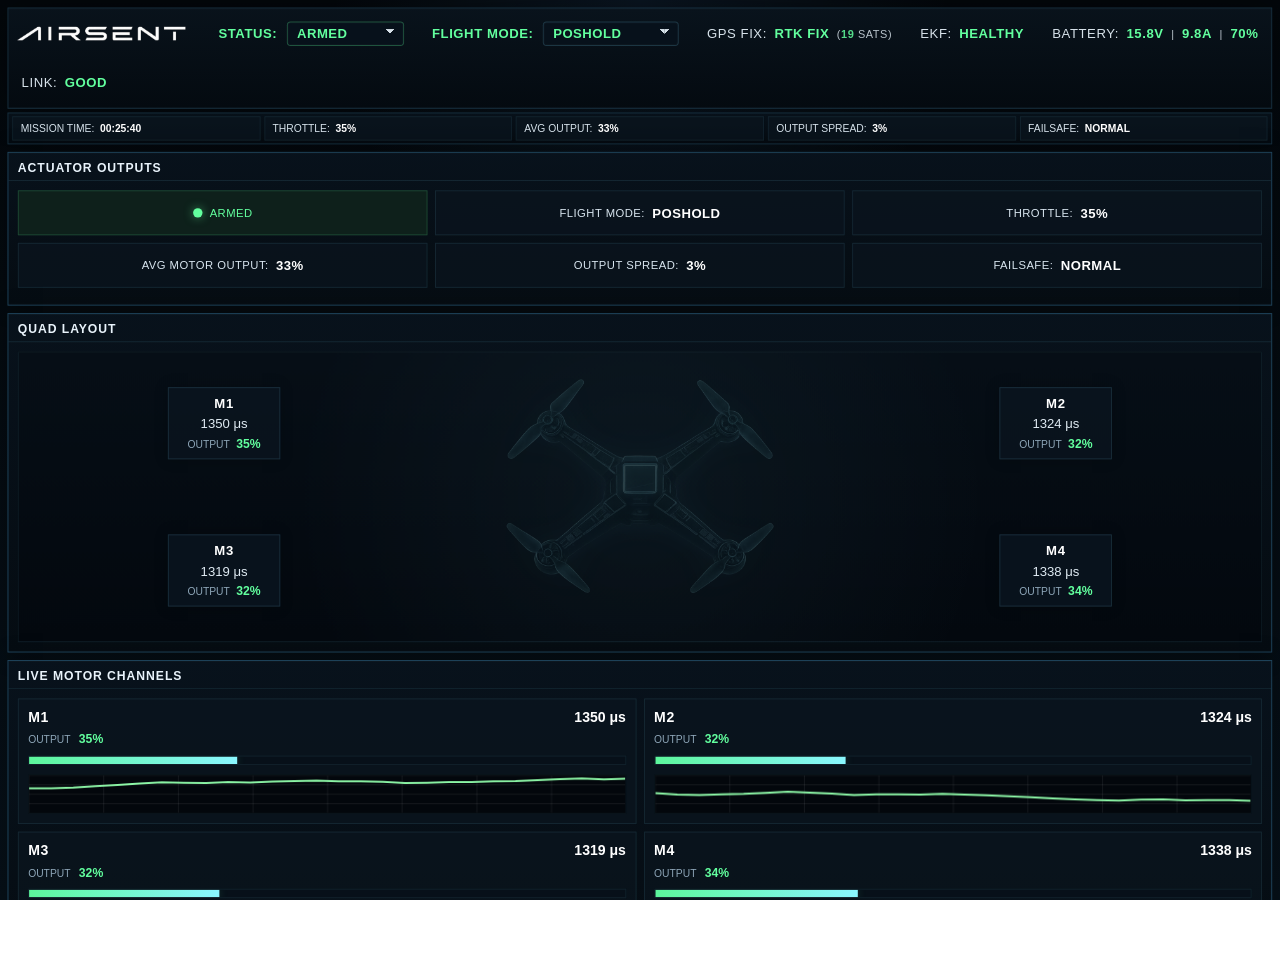
==== gcs/actuators.html @ 227fbe45 "Self-contained Airsent SITL rig: ArduCopter sim + bundled GCS console demo Clone-and-fly SITL for th" ====
<!DOCTYPE html>
<html lang="en">
<head>
  <meta charset="UTF-8" />
  <meta name="viewport" content="width=device-width, initial-scale=1.0" />
  <title>Airsent GCS V1 - Actuator Outputs</title>
  <link rel="stylesheet" href="styles.css" />
  <script src="fit-screen.js"></script>

  <style>
    .topbar,
    .topbar-main,
    .top-item,
    .top-status-group {
      overflow: visible !important;
    }

    .logo-dropdown {
      position: relative;
      display: inline-block;
      margin-right: 12px;
      z-index: 10000;
    }

    .logo-dropdown-btn {
      background: transparent;
      border: none;
      padding: 0;
      margin: 0;
      display: flex;
      align-items: center;
      cursor: pointer;
    }

    .logo-dropdown-btn img {
      display: block;
    }

    .logo-dropdown-menu {
      display: none;
      position: absolute;
      top: calc(100% + 8px);
      left: 0;
      min-width: 220px;
      background: #07111f;
      border: 1px solid rgba(0,255,170,0.25);
      box-shadow: 0 0 12px rgba(0, 255, 170, 0.12);
      border-radius: 8px;
      overflow: hidden;
      z-index: 10001;
    }

    .logo-dropdown-menu a {
      display: block;
      padding: 12px 14px;
      color: #d7e6f5;
      text-decoration: none;
      font-size: 14px;
      letter-spacing: 0.5px;
      text-transform: uppercase;
      background: #07111f;
    }

    .logo-dropdown-menu a:hover {
      background: #0d1b2d;
      color: #7fffd4;
    }

    .logo-dropdown:hover .logo-dropdown-menu,
    .logo-dropdown:focus-within .logo-dropdown-menu {
      display: block;
    }
  </style>
</head>
<body data-page="actuators" class="console-fit">
  <div class="app-shell">
    <header class="topbar">
      <div class="topbar-main">
        <div class="top-item status top-status-group">
          <div class="logo-dropdown">
            <button class="logo-dropdown-btn" type="button" aria-label="Open navigation menu">
              <img src="logo-topbar.png" alt="Airsent logo" class="top-logo" />
            </button>
            <div class="logo-dropdown-menu">
      <a href="dashboard.html">Main Dashboard</a>
      <a href="mission.html">Mission Planner</a>
      <a href="preflight.html">Pre-Flight Checklist</a>
      <a href="parameters.html">Parameters</a>
      <a href="logs.html">Flight Logs</a>
      <a href="launch.html">Launch Sequencer</a>
      <a href="pilot.html">Pilot</a>
      <a href="health.html">System Health</a>
      <a href="sensor-status.html">Sensor Status</a>
      <a href="actuators.html">Actuators</a>
    </div>
          </div>

          <span class="top-static-label">STATUS:</span>
          <select id="statusSelect" class="top-select status-select">
            <option value="armed" selected>ARMED</option>
            <option value="prearm">PRE ARM</option>
            <option value="disarmed">DISARMED</option>
          </select>
        </div>

        <div class="top-item top-mode-group">
          <span class="top-static-label">FLIGHT MODE:</span>
          <select id="flightModeSelect" class="top-select flightmode-select">
            <option>STABILIZE</option>
            <option>ALTHOLD</option>
            <option selected>POSHOLD</option>
            <option>LOITER</option>
            <option>AUTO</option>
            <option>GUIDED</option>
            <option>RTL</option>
            <option>LAND</option>
            <option>BRAKE</option>
            <option>SPORT</option>
            <option>ACRO</option>
            <option>DRIFT</option>
            <option>FLIP</option>
            <option>AUTOTUNE</option>
            <option>THROW</option>
            <option>SMART_RTL</option>
          </select>
        </div>

        <div class="top-item">
          GPS FIX: <span id="gpsFixTop">RTK FIX</span> <small>(<span id="satCountTop">19</span> SATS)</small>
        </div>

        <div class="top-item">
          EKF: <span id="ekfTop">HEALTHY</span>
        </div>

        <div class="top-item">
          BATTERY:
          <span id="topVoltage">15.8V</span>
          <small>|</small>
          <span id="topCurrent">10.2A</span>
          <small>|</small>
          <span id="topBattery">71%</span>
        </div>

        <div class="top-item link-box">
          LINK: <span id="linkTop">GOOD</span>
        </div>
      </div>
    </header>

    <section class="subbar">
      <div class="subbar-item">
        <div class="subbar-mainline">
          <span class="subbar-label">MISSION TIME:</span>
          <span id="missionTime">00:25:38</span>
        </div>
      </div>

      <div class="subbar-item">
        <div class="subbar-mainline">
          <span class="subbar-label">THROTTLE:</span>
          <span id="throttlePercent">35%</span>
        </div>
      </div>

      <div class="subbar-item">
        <div class="subbar-mainline">
          <span class="subbar-label">AVG OUTPUT:</span>
          <span id="avgMotorOutput">33%</span>
        </div>
      </div>

      <div class="subbar-item">
        <div class="subbar-mainline">
          <span class="subbar-label">OUTPUT SPREAD:</span>
          <span id="motorSpread">6%</span>
        </div>
      </div>

      <div class="subbar-item">
        <div class="subbar-mainline">
          <span class="subbar-label">FAILSAFE:</span>
          <span id="failsafeStateTop">NORMAL</span>
        </div>
      </div>
    </section>

    <main class="actuator-page">
      <section class="panel actuator-summary-panel">
        <div class="panel-title">ACTUATOR OUTPUTS</div>

        <div class="actuator-summary-strip">
          <div class="summary-chip ok">
            <span class="chip-dot"></span>
            <span>ARMED</span>
          </div>
          <div class="summary-chip">
            FLIGHT MODE: <b id="summaryMode">POSHOLD</b>
          </div>
          <div class="summary-chip">
            THROTTLE: <b id="summaryThrottle">35%</b>
          </div>
          <div class="summary-chip">
            AVG MOTOR OUTPUT: <b id="summaryAverage">33%</b>
          </div>
          <div class="summary-chip">
            OUTPUT SPREAD: <b id="summarySpread">6%</b>
          </div>
          <div class="summary-chip">
            FAILSAFE: <b id="summaryFailsafe">NORMAL</b>
          </div>
        </div>
      </section>

      <section class="panel actuator-quad-panel">
        <div class="panel-title">QUAD LAYOUT</div>

        <div class="quad-diagram">
          <img src="drone-silhouette.png" alt="Drone silhouette" class="quad-drone-silhouette" />

          <div class="motor-node motor-node-1" id="nodeM1">
            <div class="motor-node-title">M1</div>
            <div class="motor-node-pwm"><span id="quadM1Pwm">1325</span> μs</div>
            <div class="motor-node-out">OUTPUT <b id="quadM1Out">32%</b></div>
          </div>

          <div class="motor-node motor-node-2" id="nodeM2">
            <div class="motor-node-title">M2</div>
            <div class="motor-node-pwm"><span id="quadM2Pwm">1305</span> μs</div>
            <div class="motor-node-out">OUTPUT <b id="quadM2Out">31%</b></div>
          </div>

          <div class="motor-node motor-node-3" id="nodeM3">
            <div class="motor-node-title">M3</div>
            <div class="motor-node-pwm"><span id="quadM3Pwm">1340</span> μs</div>
            <div class="motor-node-out">OUTPUT <b id="quadM3Out">34%</b></div>
          </div>

          <div class="motor-node motor-node-4" id="nodeM4">
            <div class="motor-node-title">M4</div>
            <div class="motor-node-pwm"><span id="quadM4Pwm">1335</span> μs</div>
            <div class="motor-node-out">OUTPUT <b id="quadM4Out">33%</b></div>
          </div>
        </div>
      </section>

      <section class="panel actuator-cards-panel">
        <div class="panel-title">LIVE MOTOR CHANNELS</div>

        <div class="motor-cards-grid">
          <div class="motor-card" id="motorCard1">
            <div class="motor-card-top">
              <div class="motor-card-title">M1</div>
              <div class="motor-card-value"><span id="m1pwm">1325</span> μs</div>
            </div>
            <div class="motor-card-sub">
              OUTPUT <b id="m1out">32%</b>
            </div>
            <div class="motor-bar-wrap">
              <div class="motor-bar"><div class="motor-bar-fill" id="m1bar" style="width:32%;"></div></div>
            </div>
            <canvas id="motorSpark1"></canvas>
          </div>

          <div class="motor-card" id="motorCard2">
            <div class="motor-card-top">
              <div class="motor-card-title">M2</div>
              <div class="motor-card-value"><span id="m2pwm">1305</span> μs</div>
            </div>
            <div class="motor-card-sub">
              OUTPUT <b id="m2out">31%</b>
            </div>
            <div class="motor-bar-wrap">
              <div class="motor-bar"><div class="motor-bar-fill" id="m2bar" style="width:31%;"></div></div>
            </div>
            <canvas id="motorSpark2"></canvas>
          </div>

          <div class="motor-card" id="motorCard3">
            <div class="motor-card-top">
              <div class="motor-card-title">M3</div>
              <div class="motor-card-value"><span id="m3pwm">1340</span> μs</div>
            </div>
            <div class="motor-card-sub">
              OUTPUT <b id="m3out">34%</b>
            </div>
            <div class="motor-bar-wrap">
              <div class="motor-bar"><div class="motor-bar-fill" id="m3bar" style="width:34%;"></div></div>
            </div>
            <canvas id="motorSpark3"></canvas>
          </div>

          <div class="motor-card" id="motorCard4">
            <div class="motor-card-top">
              <div class="motor-card-title">M4</div>
              <div class="motor-card-value"><span id="m4pwm">1335</span> μs</div>
            </div>
            <div class="motor-card-sub">
              OUTPUT <b id="m4out">33%</b>
            </div>
            <div class="motor-bar-wrap">
              <div class="motor-bar"><div class="motor-bar-fill" id="m4bar" style="width:33%;"></div></div>
            </div>
            <canvas id="motorSpark4"></canvas>
          </div>
        </div>
      </section>

      <section class="panel actuator-graphs-panel">
        <div class="panel-title">OUTPUT TRENDS</div>

        <div class="dual-graphs">
          <div class="graph-block">
            <div class="graph-label">MOTOR PWM (μs)</div>
            <canvas id="motorPwmChart"></canvas>
            <div class="graph-legend">
              <span class="legend-item legend-m1">M1</span>
              <span class="legend-item legend-m2">M2</span>
              <span class="legend-item legend-m3">M3</span>
              <span class="legend-item legend-m4">M4</span>
            </div>
          </div>

          <div class="graph-block">
            <div class="graph-label">MOTOR OUTPUT (%)</div>
            <canvas id="motorOutputChart"></canvas>
            <div class="graph-legend">
              <span class="legend-item legend-m1">M1</span>
              <span class="legend-item legend-m2">M2</span>
              <span class="legend-item legend-m3">M3</span>
              <span class="legend-item legend-m4">M4</span>
            </div>
          </div>
        </div>
      </section>

      <section class="panel actuator-diagnostics-panel">
        <div class="panel-title">DIAGNOSTICS</div>

        <div class="diagnostics-grid">
          <div class="diag-row">
            <span>AVERAGE OUTPUT</span>
            <b id="diagAverage">33%</b>
          </div>
          <div class="diag-row">
            <span>HIGHEST MOTOR</span>
            <b id="diagHighest">M3 @ 1340 μs</b>
          </div>
          <div class="diag-row">
            <span>LOWEST MOTOR</span>
            <b id="diagLowest">M2 @ 1305 μs</b>
          </div>
          <div class="diag-row">
            <span>OUTPUT SPREAD</span>
            <b id="diagSpread">6%</b>
          </div>
          <div class="diag-row">
            <span>OSCILLATION</span>
            <b id="diagOscillation">LOW</b>
          </div>
          <div class="diag-row">
            <span>STATUS</span>
            <b id="diagStatus">NO WARNINGS</b>
          </div>
        </div>
      </section>

      <section class="panel actuator-tests-panel">
        <div class="panel-title">MOTOR TESTS</div>

        <div class="tests-warning">
          PROPS MUST BE REMOVED BEFORE RUNNING ANY MOTOR TEST.
        </div>

        <div class="tests-grid">
          <button class="test-btn" data-motor="1">M1 TEST</button>
          <button class="test-btn" data-motor="2">M2 TEST</button>
          <button class="test-btn" data-motor="3">M3 TEST</button>
          <button class="test-btn" data-motor="4">M4 TEST</button>
        </div>

        <button class="test-btn stop-btn" data-motor="all-stop">ALL MOTORS STOP</button>
      </section>
    </main>
  </div>

  <script>
    const missionTimeEl = document.getElementById("missionTime");
    const topVoltage = document.getElementById("topVoltage");
    const topCurrent = document.getElementById("topCurrent");
    const topBattery = document.getElementById("topBattery");
    const throttlePercent = document.getElementById("throttlePercent");
    const avgMotorOutput = document.getElementById("avgMotorOutput");
    const motorSpreadEl = document.getElementById("motorSpread");
    const failsafeStateTop = document.getElementById("failsafeStateTop");

    const summaryMode = document.getElementById("summaryMode");
    const summaryThrottle = document.getElementById("summaryThrottle");
    const summaryAverage = document.getElementById("summaryAverage");
    const summarySpread = document.getElementById("summarySpread");
    const summaryFailsafe = document.getElementById("summaryFailsafe");

    const diagAverage = document.getElementById("diagAverage");
    const diagHighest = document.getElementById("diagHighest");
    const diagLowest = document.getElementById("diagLowest");
    const diagSpread = document.getElementById("diagSpread");
    const diagOscillation = document.getElementById("diagOscillation");
    const diagStatus = document.getElementById("diagStatus");

    const pwmEls = [
      document.getElementById("m1pwm"),
      document.getElementById("m2pwm"),
      document.getElementById("m3pwm"),
      document.getElementById("m4pwm")
    ];

    const outEls = [
      document.getElementById("m1out"),
      document.getElementById("m2out"),
      document.getElementById("m3out"),
      document.getElementById("m4out")
    ];

    const quadPwmEls = [
      document.getElementById("quadM1Pwm"),
      document.getElementById("quadM2Pwm"),
      document.getElementById("quadM3Pwm"),
      document.getElementById("quadM4Pwm")
    ];

    const quadOutEls = [
      document.getElementById("quadM1Out"),
      document.getElementById("quadM2Out"),
      document.getElementById("quadM3Out"),
      document.getElementById("quadM4Out")
    ];

    const barEls = [
      document.getElementById("m1bar"),
      document.getElementById("m2bar"),
      document.getElementById("m3bar"),
      document.getElementById("m4bar")
    ];

    const motorCards = [
      document.getElementById("motorCard1"),
      document.getElementById("motorCard2"),
      document.getElementById("motorCard3"),
      document.getElementById("motorCard4")
    ];

    const motorNodes = [
      document.getElementById("nodeM1"),
      document.getElementById("nodeM2"),
      document.getElementById("nodeM3"),
      document.getElementById("nodeM4")
    ];

    const statusSelect = document.getElementById("statusSelect");
    const flightModeSelect = document.getElementById("flightModeSelect");
    const testButtons = document.querySelectorAll(".test-btn");

    let missionSeconds = 25 * 60 + 38;
    let flightMode = flightModeSelect ? flightModeSelect.value : "POSHOLD";
    let manualTestMotor = null;
    let manualTestTicksRemaining = 0;

    function pad(n) {
      return String(n).padStart(2, "0");
    }

    function rand(min, max) {
      return Math.random() * (max - min) + min;
    }

    function pwmToPercent(pwm) {
      return Math.round(((pwm - 1000) / 1000) * 100);
    }

    function updateMissionTime() {
      missionSeconds++;
      const hours = Math.floor(missionSeconds / 3600);
      const minutes = Math.floor((missionSeconds % 3600) / 60);
      const seconds = missionSeconds % 60;
      missionTimeEl.textContent = `${pad(hours)}:${pad(minutes)}:${pad(seconds)}`;
    }

    function applyMotorFaultState(pwm, outputs, average, spread) {
      let failsafe = "NORMAL";
      let status = "NO WARNINGS";
      let oscillation = "LOW";

      if (spread >= 8) {
        status = "OUTPUT IMBALANCE";
        oscillation = "MED";
      }

      if (spread >= 12) {
        failsafe = "WATCH";
        status = "HIGH SPREAD";
        oscillation = "HIGH";
      }

      let motorFaultDetected = false;

      pwm.forEach((value, i) => {
        const card = motorCards[i];
        const node = motorNodes[i];
        const output = outputs[i];

        card.classList.remove("warn-card", "hot-card", "motor-fault");
        node.classList.remove("motor-fault");

        if (output >= average + 4) {
          card.classList.add("warn-card");
        }

        if (output >= average + 7) {
          card.classList.add("hot-card");
        }

        const faultDetected =
          output > 85 ||
          value < 1050 ||
          value > 1950;

        if (faultDetected) {
          motorFaultDetected = true;
          card.classList.add("motor-fault");
          node.classList.add("motor-fault");
        }
      });

      if (motorFaultDetected) {
        failsafe = "MOTOR";
        status = "MOTOR FAULT";
        oscillation = "HIGH";
      }

      failsafeStateTop.textContent = failsafe;
      summaryFailsafe.textContent = failsafe;
      diagOscillation.textContent = oscillation;
      diagStatus.textContent = status;
    }

    function applyStatusClass() {
      if (!statusSelect) return;
      statusSelect.classList.remove("status-armed", "status-prearm", "status-disarmed");
      if (statusSelect.value === "armed") statusSelect.classList.add("status-armed");
      if (statusSelect.value === "prearm") statusSelect.classList.add("status-prearm");
      if (statusSelect.value === "disarmed") statusSelect.classList.add("status-disarmed");
    }

    function updateActuatorPage() {
      updateMissionTime();

      flightMode = flightModeSelect ? flightModeSelect.value : flightMode;

      let pwm = [
        Math.floor(rand(1295, 1360)),
        Math.floor(rand(1288, 1350)),
        Math.floor(rand(1305, 1375)),
        Math.floor(rand(1298, 1365))
      ];

      const forceFault = Math.random() > 0.94;
      if (forceFault) {
        const faultIndex = Math.floor(rand(0, 4));
        pwm[faultIndex] = Math.floor(rand(1910, 1985));
      }

      if (manualTestMotor !== null && manualTestTicksRemaining > 0) {
        pwm[manualTestMotor] = Math.floor(rand(1760, 1880));
        manualTestTicksRemaining--;
      } else {
        manualTestMotor = null;
      }

      const outputs = pwm.map(pwmToPercent);
      const average = Math.round(outputs.reduce((a, b) => a + b, 0) / outputs.length);
      const spread = Math.max(...outputs) - Math.min(...outputs);
      const highestIndex = outputs.indexOf(Math.max(...outputs));
      const lowestIndex = outputs.indexOf(Math.min(...outputs));

      const throttle = Math.round(rand(31, 38));
      const voltage = rand(15.5, 16.0).toFixed(1);
      const current = rand(9.6, 12.4).toFixed(1);
      const battery = Math.floor(rand(68, 73));

      topVoltage.textContent = `${voltage}V`;
      topCurrent.textContent = `${current}A`;
      topBattery.textContent = `${battery}%`;

      throttlePercent.textContent = `${throttle}%`;
      avgMotorOutput.textContent = `${average}%`;
      motorSpreadEl.textContent = `${spread}%`;

      summaryMode.textContent = flightMode;
      summaryThrottle.textContent = `${throttle}%`;
      summaryAverage.textContent = `${average}%`;
      summarySpread.textContent = `${spread}%`;

      diagAverage.textContent = `${average}%`;
      diagHighest.textContent = `M${highestIndex + 1} @ ${pwm[highestIndex]} μs`;
      diagLowest.textContent = `M${lowestIndex + 1} @ ${pwm[lowestIndex]} μs`;
      diagSpread.textContent = `${spread}%`;

      pwm.forEach((value, i) => {
        pwmEls[i].textContent = value;
        quadPwmEls[i].textContent = value;
        outEls[i].textContent = `${outputs[i]}%`;
        quadOutEls[i].textContent = `${outputs[i]}%`;
        barEls[i].style.width = `${outputs[i]}%`;
      });

      applyStatusClass();
      applyMotorFaultState(pwm, outputs, average, spread);
    }

    function randomSeries(length, base = 0.5, variation = 0.1) {
      const arr = [];
      let current = base;
      for (let i = 0; i < length; i++) {
        current += (Math.random() - 0.5) * variation;
        current = Math.max(0.08, Math.min(0.92, current));
        arr.push(current);
      }
      return arr;
    }

    function drawChart(canvasId, lines, gridX = 10, gridY = 5) {
      const canvas = document.getElementById(canvasId);
      if (!canvas) return;
      const ctx = canvas.getContext("2d");

      function render() {
        const rect = canvas.getBoundingClientRect();
        const width = rect.width;
        const height = rect.height;
        if (width <= 0 || height <= 0) return;

        canvas.width = width * window.devicePixelRatio;
        canvas.height = height * window.devicePixelRatio;
        ctx.setTransform(window.devicePixelRatio, 0, 0, window.devicePixelRatio, 0, 0);

        ctx.clearRect(0, 0, width, height);
        ctx.fillStyle = "#03070c";
        ctx.fillRect(0, 0, width, height);

        ctx.strokeStyle = "rgba(255,255,255,0.08)";
        ctx.lineWidth = 1;

        for (let x = 0; x <= gridX; x++) {
          const px = (x / gridX) * width;
          ctx.beginPath();
          ctx.moveTo(px, 0);
          ctx.lineTo(px, height);
          ctx.stroke();
        }

        for (let y = 0; y <= gridY; y++) {
          const py = (y / gridY) * height;
          ctx.beginPath();
          ctx.moveTo(0, py);
          ctx.lineTo(width, py);
          ctx.stroke();
        }

        for (const line of lines) {
          ctx.beginPath();
          ctx.strokeStyle = line.color;
          ctx.lineWidth = line.width || 2;

          line.data.forEach((v, i) => {
            const x = (i / (line.data.length - 1)) * width;
            const y = height - v * height;
            if (i === 0) ctx.moveTo(x, y);
            else ctx.lineTo(x, y);
          });

          ctx.stroke();
        }
      }

      render();
      window.addEventListener("resize", render);
    }

    if (flightModeSelect) {
      flightModeSelect.addEventListener("change", () => {
        summaryMode.textContent = flightModeSelect.value;
      });
    }

    if (statusSelect) {
      statusSelect.addEventListener("change", applyStatusClass);
      applyStatusClass();
    }

    testButtons.forEach((btn) => {
      btn.addEventListener("click", () => {
        const motor = btn.dataset.motor;
        if (motor === "all-stop") {
          manualTestMotor = null;
          manualTestTicksRemaining = 0;
          return;
        }
        manualTestMotor = Number(motor) - 1;
        manualTestTicksRemaining = 5;
      });
    });

    drawChart("motorSpark1", [{ color: "#8df7a7", data: randomSeries(28, 0.62, 0.08), width: 2 }], 8, 4);
    drawChart("motorSpark2", [{ color: "#8df7a7", data: randomSeries(28, 0.56, 0.08), width: 2 }], 8, 4);
    drawChart("motorSpark3", [{ color: "#8df7a7", data: randomSeries(28, 0.68, 0.08), width: 2 }], 8, 4);
    drawChart("motorSpark4", [{ color: "#8df7a7", data: randomSeries(28, 0.64, 0.08), width: 2 }], 8, 4);

    drawChart("motorPwmChart", [
      { color: "#7fdcff", data: randomSeries(50, 0.56, 0.08) },
      { color: "#7fff98", data: randomSeries(50, 0.62, 0.08) },
      { color: "#d8ff73", data: randomSeries(50, 0.68, 0.08) },
      { color: "#8bc1ff", data: randomSeries(50, 0.60, 0.08) }
    ], 14, 5);

    drawChart("motorOutputChart", [
      { color: "#7fdcff", data: randomSeries(50, 0.30, 0.05) },
      { color: "#7fff98", data: randomSeries(50, 0.32, 0.05) },
      { color: "#d8ff73", data: randomSeries(50, 0.34, 0.05) },
      { color: "#8bc1ff", data: randomSeries(50, 0.33, 0.05) }
    ], 14, 5);

    setInterval(updateActuatorPage, 1000);
    updateActuatorPage();
  </script>
</body>
</html>
---- gcs/styles.css ----
:root{
  --bg:#04080d;
  --panel:#07131d;
  --panel2:#091824;
  --line:#173040;
  --line2:#1f455d;
  --text:#e9f3fb;
  --muted:#8ea6b8;
  --green:#62ff9e;
  --cyan:#7fdcff;
  --amber:#f0bc59;
  --red:#ff5d73;
  --orange:#ffb347;
}

*{
  box-sizing:border-box;
}

html,body{
  margin:0;
  padding:0;
  height:100%;
  overflow:hidden;
  background:
    radial-gradient(circle at top, rgba(60,125,190,.12), transparent 28%),
    linear-gradient(180deg,#03070b 0%, #061018 100%);
  color:var(--text);
  font-family:Arial, Helvetica, sans-serif;
}

body{
  min-height:100dvh;
}

.app-shell{
  padding:8px;
  height:100dvh;
}

.topbar{
  border:1px solid var(--line);
  background:linear-gradient(180deg, rgba(9,19,28,.95), rgba(4,10,16,.98));
  box-shadow:inset 0 0 0 1px rgba(255,255,255,.02), 0 0 40px rgba(0,0,0,.35);
  padding:10px 14px;
}

/* ─── FAULT COUNTER ─── */
.fault-counter{
  position:relative;
  cursor:pointer;
  user-select:none;
  padding:3px 10px;
  border:1px solid rgba(255,255,255,.07);
  transition:border-color .2s, background .2s;
  display:flex;
  align-items:center;
  gap:6px;
}
.fault-counter:hover{ background:rgba(255,255,255,.04); }
.fault-counter.has-warn{ border-color:rgba(240,188,89,.45); color:var(--amber); }
.fault-counter.has-fault{ border-color:rgba(248,113,113,.45); color:var(--red); }
.fault-counter.has-fault #faultCountNum,
.fault-counter.has-warn  #faultCountNum{ font-weight:700; }

.fault-panel{
  display:none;
  position:absolute;
  top:calc(100% + 10px);
  right:0;
  min-width:300px;
  background:#060f19;
  border:1px solid var(--line2);
  box-shadow:0 12px 40px rgba(0,0,0,.6);
  z-index:9000;
}
.fault-counter.open .fault-panel{ display:block; }

.fault-panel-header{
  padding:8px 12px;
  font-size:9px;
  letter-spacing:2px;
  color:var(--muted);
  border-bottom:1px solid var(--line);
  text-transform:uppercase;
}
.fault-panel-empty{
  padding:16px 12px;
  font-size:10px;
  letter-spacing:1px;
  color:var(--muted);
  text-align:center;
  text-transform:uppercase;
  font-family:'DM Mono',monospace;
}
.fault-panel-item{
  display:flex;
  align-items:center;
  gap:8px;
  padding:9px 12px;
  border-bottom:1px solid rgba(255,255,255,.04);
  font-family:'DM Mono',monospace;
  font-size:10px;
  letter-spacing:.8px;
}
.fault-panel-item.warn{ color:var(--amber); }
.fault-panel-item.fault{ color:var(--red); }
.fault-panel-item-badge{
  font-size:8px;
  padding:1px 5px;
  border:1px solid currentColor;
  opacity:.7;
  flex-shrink:0;
  letter-spacing:1px;
}
.fault-panel-item-msg{ flex:1; text-transform:uppercase; }
.fault-panel-item-dismiss{
  background:none;
  border:none;
  color:inherit;
  opacity:.5;
  cursor:pointer;
  font-size:12px;
  padding:2px 4px;
  flex-shrink:0;
}
.fault-panel-item-dismiss:hover{ opacity:1; }
.fault-panel-dismiss-all{
  display:none;
  width:100%;
  padding:8px 12px;
  background:rgba(255,255,255,.02);
  border:none;
  border-top:1px solid var(--line);
  color:var(--muted);
  font-family:'DM Mono',monospace;
  font-size:9px;
  letter-spacing:1.5px;
  text-transform:uppercase;
  cursor:pointer;
  text-align:center;
}
.fault-panel-dismiss-all:hover{ background:rgba(255,255,255,.06); color:var(--text); }

.topbar-main{
  display:flex;
  align-items:center;
  gap:18px;
  flex-wrap:wrap;
  justify-content:space-between;
}

.top-item{
  color:#d7e2ea;
  font-size:14px;
  letter-spacing:.6px;
  text-transform:uppercase;
  position:relative;
  display:flex;
  align-items:center;
  gap:8px;
  min-height:34px;
}

.top-item span{
  color:var(--green);
  font-weight:700;
}

.top-item small{
  color:#d7e2ea;
  opacity:.85;
}

.link-box{
  padding-right:6px;
}

.top-status-group,
.top-mode-group{
  gap:10px;
}

.top-logo{
  width:190px;
  height:32px;
  max-height:32px;
  object-fit:contain;
  object-position:left center;
  display:block;
  flex:0 0 auto;
  margin-left:-10px;
  margin-right:8px;
}

.top-static-label{
  color:#d7e2ea;
  font-size:14px;
  letter-spacing:.6px;
  text-transform:uppercase;
  font-weight:400;
}

.top-select{
  background:rgba(8,18,28,.96);
  color:var(--green);
  border:1px solid rgba(127,220,255,.18);
  border-radius:4px;
  padding:4px 28px 4px 10px;
  font-size:14px;
  font-weight:700;
  text-transform:uppercase;
  letter-spacing:.5px;
  outline:none;
  appearance:none;
  -webkit-appearance:none;
  -moz-appearance:none;
  cursor:pointer;
  line-height:1.2;
  box-shadow:inset 0 0 0 1px rgba(255,255,255,.02);
  background-image:
    linear-gradient(45deg, transparent 50%, #d7e2ea 50%),
    linear-gradient(135deg, #d7e2ea 50%, transparent 50%);
  background-position:
    calc(100% - 14px) calc(50% - 2px),
    calc(100% - 9px) calc(50% - 2px);
  background-size:5px 5px, 5px 5px;
  background-repeat:no-repeat;
}

.top-select:hover{
  border-color:rgba(127,220,255,.30);
}

.top-select:focus{
  border-color:rgba(127,220,255,.45);
  box-shadow:0 0 0 1px rgba(127,220,255,.18);
}

.status-select{
  min-width:125px;
}

.flightmode-select{
  min-width:145px;
}

.status-select.status-armed{
  color:var(--green);
  border-color:rgba(98,255,158,.28);
}

.status-select.status-prearm{
  color:var(--orange);
  border-color:rgba(255,179,71,.28);
}

.status-select.status-disarmed{
  color:var(--red);
  border-color:rgba(255,93,115,.28);
}

/* blinking state for active command / mode */
.blink-red{
  color:var(--red) !important;
  border-color:rgba(255,93,115,.6) !important;
  box-shadow:0 0 0 1px rgba(255,93,115,.18), 0 0 12px rgba(255,93,115,.22) !important;
  animation:blinkRed 1s linear infinite;
}

@keyframes blinkRed{
  0%, 100%{
    opacity:1;
  }
  50%{
    opacity:.35;
  }
}

.subbar{
  margin-top:4px;
  border:1px solid var(--line);
  background:linear-gradient(180deg, rgba(7,17,26,.94), rgba(4,10,16,.98));
  display:grid;
  grid-template-columns:repeat(5,1fr);
  gap:4px;
  padding:3px 4px;
}

.subbar-item{
  border:1px solid rgba(127,220,255,.08);
  background:rgba(10,20,30,.75);
  padding:3px 8px;
  font-size:11px;
  text-transform:uppercase;
  color:#d6e2eb;
  min-height:26px;
  display:flex;
  align-items:center;
  justify-content:space-between;
  gap:6px;
}

.subbar-item span{
  color:#fff;
  font-weight:700;
}

.console-users-item{
  justify-content:space-between;
  min-width:0;
}

.console-users-label{
  color:#d6e2eb !important;
  font-weight:400 !important;
}

.console-users-count{
  display:flex;
  align-items:center;
  justify-content:flex-end;
  gap:7px;
  min-width:0;
  white-space:nowrap;
}

.console-users-count small{
  color:#9fb0bf;
  font-size:10px;
  font-weight:700;
}

.subbar-mainline{
  display:flex;
  align-items:center;
  gap:6px;
  min-width:0;
  flex-wrap:wrap;
}

.subbar-label{
  color:#d6e2eb !important;
  font-weight:400 !important;
}

.subbar-controls{
  display:flex;
  align-items:center;
  gap:6px;
  flex-shrink:0;
}

.subbar-btn{
  width:24px;
  height:24px;
  border-radius:4px;
  border:1px solid rgba(127,220,255,.18);
  background:#0c1822;
  color:var(--green);
  cursor:pointer;
  font-size:12px;
  line-height:1;
  display:flex;
  align-items:center;
  justify-content:center;
}

.subbar-btn:hover{
  border-color:rgba(127,220,255,.35);
  background:#102432;
}

.subbar-btn.warning{
  color:var(--red);
  border-color:rgba(255,93,115,.35);
}

.subbar-btn.warning:hover{
  border-color:rgba(255,93,115,.55);
  background:#24121a;
}

.dashboard{
  margin-top:4px;
  display:grid;
  grid-template-columns:220px minmax(220px, .68fr) minmax(700px, 2.55fr) minmax(250px, .9fr);
  grid-template-rows:minmax(0, 1fr) 130px 100px;
  grid-template-areas:
    "left attitude map right"
    "left mini mini mini"
    "left timeline timeline timeline";
  gap:6px;
  height:calc(100dvh - 112px);
  width:100%;
  min-width:0;
}

.panel{
  border:1px solid var(--line2);
  background:
    linear-gradient(180deg, rgba(8,18,28,.96), rgba(5,12,18,.98));
  box-shadow:
    inset 0 0 0 1px rgba(255,255,255,.02),
    0 0 25px rgba(0,0,0,.3);
  position:relative;
  overflow:hidden;
  min-width:0;
}

.panel::before{
  content:"";
  position:absolute;
  inset:0;
  background-image:
    linear-gradient(rgba(255,255,255,.02) 1px, transparent 1px),
    linear-gradient(90deg, rgba(255,255,255,.015) 1px, transparent 1px);
  background-size:100% 28px, 28px 100%;
  opacity:.08;
  pointer-events:none;
}

.panel-title{
  font-size:13px;
  letter-spacing:1px;
  text-transform:uppercase;
  font-weight:700;
  padding:8px 10px 6px;
  border-bottom:1px solid rgba(127,220,255,.1);
}

.panel-title-with-actions{
  display:flex;
  align-items:center;
  justify-content:space-between;
  gap:10px;
}

.panel-action-group{
  display:flex;
  align-items:center;
  gap:6px;
}

.panel-action-btn{
  width:24px;
  height:24px;
  border-radius:4px;
  border:1px solid rgba(127,220,255,.18);
  background:#0c1822;
  color:var(--green);
  cursor:pointer;
  font-size:12px;
  line-height:1;
  display:flex;
  align-items:center;
  justify-content:center;
  flex-shrink:0;
}

.panel-action-btn:hover{
  border-color:rgba(127,220,255,.35);
  background:#102432;
}

.panel-action-btn.warning{
  color:var(--red);
  border-color:rgba(255,93,115,.35);
}

.panel-action-btn.warning:hover{
  border-color:rgba(255,93,115,.55);
  background:#24121a;
}

.left-column{
  grid-area:left;
  display:grid;
  gap:8px;
  grid-template-rows:auto auto auto 1fr;
  min-height:0;
}

.motor-panel,
.failsafe-panel,
.flight-controls-panel,
.events-panel{
  padding-bottom:8px;
}

.motor-header{
  display:grid;
  grid-template-columns:1fr 55px;
  padding:8px 10px 4px;
  color:var(--muted);
  font-size:11px;
  text-transform:uppercase;
}

.motor-row{
  display:grid;
  grid-template-columns:1fr 55px;
  gap:8px;
  align-items:center;
  padding:7px 10px;
  font-size:13px;
  border-bottom:1px solid rgba(255,255,255,.03);
}

.motor-row b{
  color:#fff;
  margin-left:4px;
}

.pill-good{
  margin:10px 10px 0;
  display:inline-block;
  border:1px solid rgba(98,255,158,.18);
  background:rgba(17,38,28,.85);
  color:var(--green);
  padding:5px 10px;
  font-weight:700;
  text-transform:uppercase;
}

/* FAILSAFE PANEL */

.failsafe-list{
  padding:8px 10px 0;
  display:grid;
  gap:8px;
}

.failsafe-row{
  display:grid;
  grid-template-columns:minmax(0,1fr) 92px;
  align-items:center;
  gap:8px;
  padding:0;
  border-bottom:none;
  font-size:12px;
  text-transform:uppercase;
}

.failsafe-row span{
  color:#d8e5ef;
  min-width:0;
}

.failsafe-select{
  width:100%;
  min-width:0;
  background:rgba(8,18,28,.96);
  color:var(--amber);
  border:1px solid rgba(240,188,89,.22);
  border-radius:4px;
  padding:5px 22px 5px 8px;
  font-size:11px;
  font-weight:700;
  text-transform:uppercase;
  letter-spacing:.4px;
  outline:none;
  appearance:none;
  -webkit-appearance:none;
  -moz-appearance:none;
  cursor:pointer;
  background-image:
    linear-gradient(45deg, transparent 50%, #d7e2ea 50%),
    linear-gradient(135deg, #d7e2ea 50%, transparent 50%);
  background-position:
    calc(100% - 12px) calc(50% - 2px),
    calc(100% - 7px) calc(50% - 2px);
  background-size:5px 5px, 5px 5px;
  background-repeat:no-repeat;
}

.failsafe-select:hover{
  border-color:rgba(240,188,89,.4);
}

.failsafe-select:focus{
  border-color:rgba(240,188,89,.55);
}

/* FLIGHT CONTROLS */

.flight-controls-panel{
  padding-bottom:10px;
}

.flight-controls-grid{
  display:grid;
  grid-template-columns:repeat(4, minmax(0,1fr));
  gap:8px;
  padding:12px;
}

.flight-controls-strip{
  position:relative;
}

.flight-slide-confirm{
  position:absolute;
  left:10px;
  right:10px;
  bottom:10px;
  z-index:30;
  background:rgba(7,14,21,.96);
  border:1px solid rgba(127,220,255,.24);
  box-shadow:0 10px 28px rgba(0,0,0,.55), inset 0 0 0 1px rgba(255,255,255,.025);
  padding:8px 30px 8px 10px;
  border-radius:6px;
}

.flight-slide-confirm.hidden{
  display:none;
}

.flight-slide-close{
  position:absolute;
  top:4px;
  right:6px;
  width:18px;
  height:18px;
  border:0;
  background:transparent;
  color:var(--text2);
  font-size:15px;
  line-height:18px;
  cursor:pointer;
}

.flight-slide-close:hover{
  color:var(--text);
}

.flight-slide-title{
  font-size:8px;
  letter-spacing:1.6px;
  text-transform:uppercase;
  color:var(--text2);
  margin-bottom:6px;
  white-space:nowrap;
  overflow:hidden;
  text-overflow:ellipsis;
}

.flight-slide-track{
  position:relative;
  height:30px;
  border:1px solid rgba(127,220,255,.18);
  background:#050b10;
  overflow:hidden;
  user-select:none;
  touch-action:none;
}

.flight-slide-fill{
  position:absolute;
  inset:0 auto 0 0;
  width:0%;
  background:rgba(34,197,94,.16);
}

.flight-slide-label{
  position:absolute;
  inset:0;
  display:flex;
  align-items:center;
  justify-content:center;
  pointer-events:none;
  font-size:8px;
  letter-spacing:1.8px;
  color:var(--text2);
}

.flight-slide-knob{
  position:absolute;
  left:3px;
  top:3px;
  bottom:3px;
  width:34px;
  display:flex;
  align-items:center;
  justify-content:center;
  background:var(--green);
  color:#03100a;
  font-size:11px;
  cursor:grab;
}

.flight-slide-knob.dragging{
  cursor:grabbing;
}

.flight-btn{
  background:#0c1822;
  border:1px solid rgba(127,220,255,.18);
  color:var(--green);
  font-size:20px;
  height:42px;
  border-radius:6px;
  cursor:pointer;
  transition:.15s ease;
  box-shadow:inset 0 0 0 1px rgba(255,255,255,.02);
  display:flex;
  align-items:center;
  justify-content:center;
  min-width:0;
}

.flight-btn:hover{
  border-color:rgba(127,220,255,.35);
  background:#102432;
}

.flight-btn:active{
  transform:translateY(1px);
}

.flight-btn.active-command{
  color:var(--red);
  border-color:rgba(255,93,115,.6);
  box-shadow:0 0 0 1px rgba(255,93,115,.18), 0 0 12px rgba(255,93,115,.22);
  animation:blinkRed 1s linear infinite;
}

.emergency-btn{
  color:var(--red);
  border-color:rgba(255,93,115,.35);
}

.emergency-btn:hover{
  border-color:rgba(255,93,115,.55);
  background:#24121a;
}

.event-item{
  display:flex;
  justify-content:space-between;
  gap:8px;
  padding:6px 10px;
  border-bottom:1px solid rgba(255,255,255,.03);
  font-size:12px;
}

.event-item span:first-child{
  color:#d8e5ef;
  min-width:64px;
}

.event-item span:last-child{
  color:#ecf7ff;
  text-transform:uppercase;
  font-size:12px;
  text-align:right;
}

.attitude-panel{
  grid-area:attitude;
  padding-bottom:6px;
  min-height:0;
  display:flex;
  flex-direction:column;
}

.attitude-topline{
  display:flex;
  justify-content:space-between;
  padding:8px 12px 0;
  text-transform:uppercase;
  font-size:11px;
  color:#d0dce5;
  flex-shrink:0;
}

.attitude-topline span{
  color:#fff;
  font-size:14px;
  font-weight:700;
  margin-left:4px;
}

.attitude-layout{
  display:grid;
  grid-template-columns:minmax(0, 1fr);
  gap:0;
  padding:4px 10px 0;
  align-items:center;
  flex:0 0 auto;
}

.attitude-wrap{
  display:flex;
  align-items:center;
  justify-content:center;
  min-height:138px;
}

.attitude-ring{
  width:128px;
  height:128px;
  border-radius:50%;
  position:relative;
  border:1px solid rgba(255,255,255,.10);
  overflow:hidden;
  background:
    radial-gradient(circle at 50% 40%, rgba(255,255,255,.04), rgba(255,255,255,0) 58%),
    linear-gradient(180deg, rgba(7,18,28,.96), rgba(3,8,14,.98));
  box-shadow:
    inset 0 0 0 8px rgba(255,255,255,.02),
    inset 0 0 20px rgba(0,0,0,.45),
    0 0 20px rgba(127,220,255,.05);
}

.attitude-bezel{
  position:absolute;
  inset:5px;
  border-radius:50%;
  border:2px solid rgba(255,255,255,.14);
  pointer-events:none;
}

.tick{
  position:absolute;
  background:#f2f7fb;
  opacity:.95;
  border-radius:2px;
  box-shadow:0 0 8px rgba(255,255,255,.08);
}

.tick-top{width:16px;height:4px;top:7px;left:50%;transform:translateX(-50%);}
.tick-right{width:4px;height:16px;right:7px;top:50%;transform:translateY(-50%);}
.tick-bottom{width:16px;height:4px;bottom:7px;left:50%;transform:translateX(-50%);}
.tick-left{width:4px;height:16px;left:7px;top:50%;transform:translateY(-50%);}

.attitude-mark{
  position:absolute;
  width:12px;
  height:2px;
  background:rgba(255,255,255,.55);
  top:50%;
  margin-top:-1px;
}

.mark-30-left{left:16px;}
.mark-30-right{right:16px;}
.mark-15-left{left:26px;width:8px;}
.mark-15-right{right:26px;width:8px;}

.horizon-disc{
  position:absolute;
  /* Oversized so pitch/roll transforms never expose an edge inside the clipped ring */
  width:200%;
  height:200%;
  top:-50%;
  left:-50%;
  border-radius:50%;
  overflow:hidden;
  background:#000;
  box-shadow:inset 0 0 22px rgba(0,0,0,.45);
}

.sky{
  position:absolute;
  inset:0 0 50% 0;
  background:
    linear-gradient(180deg,#78afd8 0%, #4f82aa 55%, #335a7c 100%);
}

.ground{
  position:absolute;
  inset:50% 0 0 0;
  background:
    linear-gradient(180deg,#9a8462 0%, #776246 52%, #584633 100%);
}

.horizon-line{
  position:absolute;
  top:50%;
  left:-10%;
  width:120%;
  height:4px;
  background:#f0c25b;
  box-shadow:0 0 12px rgba(240,194,91,.28);
}

.pitch-ladder{
  position:absolute;
  left:50%;
  width:34px;
  height:2px;
  background:rgba(255,255,255,.72);
  transform:translateX(-50%);
}

.pitch-up-1{top:36%;}
.pitch-up-2{top:27%; width:22px;}
.pitch-down-1{top:64%;}
.pitch-down-2{top:73%; width:22px;}

.crosshair{
  position:absolute;
  left:50%;
  top:50%;
  width:40px;
  height:40px;
  transform:translate(-50%,-50%);
}

.crosshair::before,
.crosshair::after{
  content:"";
  position:absolute;
  background:#ffffff;
  box-shadow:0 0 10px rgba(255,255,255,.08);
}

.crosshair::before{
  width:40px;
  height:3px;
  top:50%;
  left:0;
  transform:translateY(-50%);
}

.crosshair::after{
  width:3px;
  height:40px;
  top:0;
  left:50%;
  transform:translateX(-50%);
}

.attitude-glow{
  position:absolute;
  inset:0;
  border-radius:50%;
  box-shadow:0 0 18px rgba(127,220,255,.05) inset;
  pointer-events:none;
}

.attitude-side{
  padding:6px 10px 0;
  display:flex;
  flex-direction:column;
  justify-content:center;
}

.rate-stats{
  display:flex;
  flex-direction:column;
  gap:5px;
}

.rate-row{
  display:flex;
  align-items:center;
  justify-content:space-between;
  gap:8px;
  padding:5px 10px;
  border:1px solid rgba(127,220,255,.07);
  background:rgba(10,20,30,.5);
  border-radius:3px;
}

.rate-label{
  font-size:9px;
  letter-spacing:1px;
  text-transform:uppercase;
  color:#4a7090;
  font-weight:500;
}

.rate-val{
  font-size:12px;
  font-weight:700;
  font-family:'DM Mono', 'Courier New', monospace;
  color:#7fdcff;
  text-align:right;
}

.rate-val.active{
  color:#62ff9e;
}

.rate-val.high{
  color:#f0bc59;
}

.attitude-bottom-strip{
  display:grid;
  grid-template-columns:1fr;
  gap:4px;
  padding:6px 10px 0;
  margin-top:auto;
}

.compass-strip{
  min-height:92px;
}

.compass-card{
  border:1px solid rgba(127,220,255,.08);
  background:
    linear-gradient(180deg, rgba(10,20,30,.78), rgba(6,14,22,.88));
  padding:8px 8px 6px;
  min-width:0;
  display:flex;
  flex-direction:column;
  align-items:center;
  justify-content:center;
  gap:6px;
}

.modern-compass{
  position:relative;
  width:104px;
  height:104px;
}

.modern-compass-ring{
  position:absolute;
  inset:0;
  border-radius:50%;
  border:2px solid rgba(255,255,255,.22);
  background:
    radial-gradient(circle at 50% 42%, rgba(255,255,255,.03), rgba(255,255,255,0) 55%),
    linear-gradient(180deg, rgba(5,10,16,.96), rgba(2,6,10,.98));
  box-shadow:
    inset 0 0 0 6px rgba(255,255,255,.02),
    inset 0 0 18px rgba(0,0,0,.45);
}

.modern-compass-inner{
  position:absolute;
  inset:12px;
  border-radius:50%;
  border:1px solid rgba(255,255,255,.08);
  background:rgba(0,0,0,.16);
}

.modern-tick{
  position:absolute;
  background:rgba(255,255,255,.65);
  border-radius:2px;
}

.tick-n{width:4px;height:10px;left:50%;top:7px;transform:translateX(-50%);}
.tick-e{width:10px;height:4px;right:7px;top:50%;transform:translateY(-50%);}
.tick-s{width:4px;height:10px;left:50%;bottom:7px;transform:translateX(-50%);}
.tick-w{width:10px;height:4px;left:7px;top:50%;transform:translateY(-50%);}

.modern-compass-label{
  position:absolute;
  color:#edf4fa;
  font-size:10px;
  line-height:1;
  letter-spacing:.5px;
  opacity:.95;
}

.modern-compass-label.n{left:50%;top:18px;transform:translateX(-50%);}
.modern-compass-label.e{right:16px;top:50%;transform:translateY(-50%);}
.modern-compass-label.s{left:50%;bottom:18px;transform:translateX(-50%);}
.modern-compass-label.w{left:16px;top:50%;transform:translateY(-50%);}

.modern-compass-arrow{
  position:absolute;
  left:50%;
  top:50%;
  width:16px;
  height:42px;
  transform:translate(-50%, -50%);
  transform-origin:50% 50%;
}

.arrow-head{
  position:absolute;
  left:50%;
  top:0;
  width:0;
  height:0;
  transform:translateX(-50%);
  border-left:10px solid transparent;
  border-right:10px solid transparent;
  border-bottom:24px solid #ff667e;
  filter:drop-shadow(0 0 8px rgba(255,102,126,.16));
}

.arrow-tail{
  position:absolute;
  left:50%;
  bottom:0;
  width:3px;
  height:18px;
  transform:translateX(-50%);
  background:linear-gradient(180deg, rgba(255,255,255,.92), rgba(255,255,255,.38));
  border-radius:3px;
}

.modern-compass-center{
  position:absolute;
  left:50%;
  top:50%;
  width:10px;
  height:10px;
  border-radius:50%;
  background:#ffffff;
  box-shadow:0 0 8px rgba(255,255,255,.18);
  transform:translate(-50%,-50%);
}

.compass-heading-text{
  font-size:12px;
  color:#b8cad7;
  text-transform:uppercase;
  letter-spacing:.6px;
}

.compass-heading-text span{
  color:var(--green);
  font-weight:700;
}

.strip-card{
  border:1px solid rgba(127,220,255,.08);
  background:rgba(10,20,30,.75);
  padding:6px 6px;
  color:#b8cad7;
  min-width:0;
  display:flex;
  flex-direction:column;
  gap:2px;
  align-items:flex-start;
  justify-content:center;
}

.strip-label{
  font-size:10px;
  line-height:1.1;
  text-transform:uppercase;
  color:#b8cad7;
}

.strip-value{
  color:var(--green);
  font-weight:700;
  font-size:10px;
  line-height:1.1;
  text-transform:uppercase;
  white-space:normal;
  word-break:break-word;
}

.map-panel{
  grid-area:map;
  min-height:0;
  display:flex;
  flex-direction:column;
}

.map-topline{
  display:flex;
  justify-content:space-between;
  padding:10px 10px 6px;
  text-transform:uppercase;
  font-size:13px;
  gap:10px;
  flex-shrink:0;
}

.map-topline span{
  color:#fff;
  font-weight:700;
}

.map-body{
  margin:0 10px;
  height:100%;
  min-height:240px;
  border:1px solid rgba(127,220,255,.08);
  position:relative;
  overflow:hidden;
  background:#111;
  flex:1 1 auto;
}

.real-map{
  z-index:1;
}

.leaflet-container{
  width:100%;
  height:100%;
  background:#0b1118;
  font-family:Arial, Helvetica, sans-serif;
}

.leaflet-control-zoom a{
  background:#1b2430 !important;
  color:#ffffff !important;
  border:none !important;
}

.leaflet-control-attribution{
  background:rgba(0,0,0,0.45) !important;
  color:#dbe7ef !important;
  font-size:10px !important;
}

.map-meta,
.map-footer{
  display:flex;
  justify-content:space-between;
  gap:8px;
  padding:8px 10px 0;
  text-transform:uppercase;
  font-size:12px;
  flex-shrink:0;
}

.map-meta span,
.map-footer span{
  color:var(--green);
  font-weight:700;
}

.right-column{
  grid-area:right;
  display:grid;
  gap:8px;
  grid-template-rows:auto minmax(0, 1fr);
  min-height:0;
}

.side-panel{
  padding-bottom:8px;
}

.side-big{
  padding:12px 10px 4px;
  font-size:20px;
  font-weight:700;
  letter-spacing:1px;
}

.green-text{
  color:var(--green);
}

.side-mini-row,
.env-row,
.sensor-row{
  display:flex;
  justify-content:space-between;
  align-items:center;
  padding:6px 10px 0;
  font-size:12px;
  gap:10px;
}

.side-mini-row b,
.sensor-row b{
  color:#fff;
}

.sensor-panel{
  min-height:0;
}

.sensor-row{
  border-bottom:1px solid rgba(255,255,255,.03);
  padding-bottom:5px;
}

.sensor-row span{
  min-width:0;
  white-space:nowrap;
}

.sensor-ok{
  color:var(--green) !important;
  font-size:11px;
  text-transform:uppercase;
  flex-shrink:0;
}

.mini-graphs{
  grid-area:mini;
  display:grid;
  grid-template-columns:repeat(5, minmax(0, 1fr));
  gap:8px;
  min-height:0;
  align-self:stretch;
}

.mini-graph-panel{
  height:130px;
  min-width:0;
}

.mini-graph-panel canvas{
  display:block;
  width:calc(100% - 16px);
  height:100px;
  margin:8px 8px 0;
  background:#03070c;
  border:1px solid rgba(127,220,255,.06);
}

.bottom-timeline{
  grid-area:timeline;
  display:grid;
  grid-template-rows:auto 1fr;
  gap:4px;
  padding:6px;
  height:100px;
  min-height:0;
}

.bottom-title{
  padding:0 0 2px;
  border-bottom:none;
  font-size:11px;
  color:#d6e2eb;
}

.timeline-block{
  min-height:0;
  display:grid;
  grid-template-rows:auto 1fr;
  gap:4px;
}

.timeline-label{
  font-size:10px;
  letter-spacing:.8px;
  text-transform:uppercase;
  color:var(--muted);
  padding-left:2px;
  line-height:1;
}

.bottom-timeline canvas{
  display:block;
  width:100%;
  height:56px;
  background:#03070c;
  border:1px solid rgba(127,220,255,.06);
}

/* confirmation modal */

.confirm-overlay{
  position:fixed;
  inset:0;
  background:rgba(0,0,0,.58);
  display:flex;
  align-items:center;
  justify-content:center;
  z-index:9999;
}

.confirm-overlay.hidden{
  display:none;
}

.confirm-modal{
  width:min(360px, calc(100vw - 32px));
  border:1px solid var(--line2);
  background:linear-gradient(180deg, rgba(8,18,28,.98), rgba(5,12,18,.99));
  box-shadow:
    inset 0 0 0 1px rgba(255,255,255,.02),
    0 12px 40px rgba(0,0,0,.45);
  padding:16px;
}

.confirm-title{
  font-size:14px;
  letter-spacing:1px;
  text-transform:uppercase;
  font-weight:700;
  margin-bottom:10px;
}

.confirm-message{
  color:#d8e5ef;
  font-size:14px;
  line-height:1.45;
  margin-bottom:14px;
}

.confirm-actions{
  display:flex;
  justify-content:flex-end;
  gap:8px;
}

.confirm-btn{
  min-width:92px;
  height:34px;
  border-radius:5px;
  border:1px solid rgba(127,220,255,.18);
  background:#0c1822;
  color:var(--green);
  cursor:pointer;
  font-size:12px;
  font-weight:700;
  letter-spacing:.6px;
  text-transform:uppercase;
}

.confirm-btn:hover{
  border-color:rgba(127,220,255,.35);
  background:#102432;
}

.confirm-btn.danger{
  color:var(--red);
  border-color:rgba(255,93,115,.35);
}

.confirm-btn.danger:hover{
  border-color:rgba(255,93,115,.55);
  background:#24121a;
}

@media (max-width: 1500px){
  html,body{
    overflow:auto;
  }

  .app-shell{
    height:auto;
  }

  .dashboard{
    height:auto;
    grid-template-columns:220px 1fr;
    grid-template-rows:auto auto auto auto;
    grid-template-areas:
      "left attitude"
      "left map"
      "left right"
      "left mini"
      "left timeline";
  }
}

@media (max-width: 1100px){
  .dashboard{
    grid-template-columns:1fr;
    grid-template-rows:auto;
    grid-template-areas:
      "left"
      "attitude"
      "map"
      "right"
      "mini"
      "timeline";
  }

  .mini-graphs{
    grid-template-columns:1fr 1fr;
  }

  .subbar{
    grid-template-columns:1fr 1fr;
  }
}
/* =========================
   ACTUATORS PAGE
========================= */

.actuator-page{
  margin-top:8px;
  display:grid;
  grid-template-columns:1.15fr 1fr;
  grid-template-rows:auto 360px 260px 180px;
  grid-template-areas:
    "summary summary"
    "quad cards"
    "graphs graphs"
    "diag tests";
  gap:8px;
  height:calc(100dvh - 112px);
  width:100%;
  min-width:0;
}

.actuator-summary-panel{
  grid-area:summary;
  padding-bottom:8px;
}

.actuator-summary-strip{
  display:grid;
  grid-template-columns:repeat(6, minmax(0,1fr));
  gap:8px;
  padding:10px;
}

.summary-chip{
  min-height:48px;
  border:1px solid rgba(127,220,255,.10);
  background:rgba(10,20,30,.70);
  display:flex;
  align-items:center;
  justify-content:center;
  gap:8px;
  padding:8px 10px;
  font-size:12px;
  text-transform:uppercase;
  color:#d8e5ef;
  letter-spacing:.5px;
  text-align:center;
}

.summary-chip b{
  color:#ffffff;
  font-size:14px;
}

.summary-chip.ok{
  color:var(--green);
  border-color:rgba(98,255,158,.18);
  background:rgba(17,38,28,.75);
}

.chip-dot{
  width:10px;
  height:10px;
  border-radius:50%;
  background:var(--green);
  box-shadow:0 0 10px rgba(98,255,158,.5);
  flex-shrink:0;
}

.actuator-quad-panel{
  grid-area:quad;
  min-height:0;
  padding-bottom:10px;
}

.quad-diagram{
  position:relative;
  height:calc(100% - 40px);
  min-height:300px;
  margin:10px;
  border:1px solid rgba(127,220,255,.08);
  background:
    radial-gradient(circle at center, rgba(127,220,255,.05), transparent 55%),
    linear-gradient(180deg, rgba(6,14,22,.95), rgba(3,8,14,.98));
  overflow:hidden;
}

.quad-drone-silhouette{
  position:absolute;
  left:50%;
  top:50%;
  transform:translate(-50%, -50%);
  width:520px;
  max-width:95%;
  height:auto;
  opacity:.18;

  filter:
    drop-shadow(0 0 18px rgba(127,220,255,.18))
    brightness(1.15)
    contrast(1.08);

  pointer-events:none;
  z-index:1;
}



.motor-node{
  position:absolute;
  width:120px;
  min-height:70px;
  border:1px solid rgba(127,220,255,.14);
  background:rgba(10,20,30,.88);
  padding:8px;
  text-align:center;
  box-shadow:0 0 14px rgba(0,0,0,.22);
  z-index:4;
}

.motor-node-1{ left:12%; top:12%; }
.motor-node-2{ right:12%; top:12%; }
.motor-node-3{ left:12%; bottom:12%; }
.motor-node-4{ right:12%; bottom:12%; }

.motor-node-title{
  font-size:14px;
  font-weight:700;
  color:#ffffff;
  letter-spacing:.8px;
}

.motor-node-pwm{
  margin-top:6px;
  font-size:14px;
  color:#dfeaf2;
}

.motor-node-out{
  margin-top:6px;
  font-size:11px;
  text-transform:uppercase;
  color:var(--muted);
}

.motor-node-out b{
  color:var(--green);
  margin-left:4px;
  font-size:13px;
}

.actuator-cards-panel{
  grid-area:cards;
  min-height:0;
  padding-bottom:10px;
}

.motor-cards-grid{
  display:grid;
  grid-template-columns:1fr 1fr;
  gap:8px;
  padding:10px;
}

.motor-card{
  border:1px solid rgba(127,220,255,.10);
  background:rgba(10,20,30,.75);
  padding:10px;
  min-height:132px;
}

.motor-card.warn-card{
  border-color:rgba(240,188,89,.30);
  box-shadow:0 0 10px rgba(240,188,89,.08);
}

.motor-card.hot-card{
  border-color:rgba(255,93,115,.34);
  box-shadow:0 0 12px rgba(255,93,115,.10);
}

.motor-card-top{
  display:flex;
  align-items:center;
  justify-content:space-between;
  gap:8px;
}

.motor-card-title{
  font-size:15px;
  font-weight:700;
  color:#ffffff;
  letter-spacing:.8px;
}

.motor-card-value{
  font-size:15px;
  color:#ffffff;
  font-weight:700;
}

.motor-card-sub{
  margin-top:8px;
  font-size:11px;
  text-transform:uppercase;
  color:var(--muted);
}

.motor-card-sub b{
  color:var(--green);
  margin-left:6px;
  font-size:13px;
}

.motor-bar-wrap{
  margin-top:10px;
}

.motor-bar{
  width:100%;
  height:10px;
  background:#071019;
  border:1px solid rgba(127,220,255,.08);
  position:relative;
  overflow:hidden;
}

.motor-bar-fill{
  height:100%;
  background:linear-gradient(90deg, #5cf69b, #8af7ff);
  box-shadow:0 0 10px rgba(98,255,158,.18);
}

.motor-card canvas{
  display:block;
  width:100%;
  height:42px;
  margin-top:10px;
  background:#03070c;
  border:1px solid rgba(127,220,255,.06);
}

.actuator-graphs-panel{
  grid-area:graphs;
  min-height:0;
  padding-bottom:10px;
}

.dual-graphs{
  display:grid;
  grid-template-columns:1fr 1fr;
  gap:10px;
  padding:10px;
  height:calc(100% - 40px);
}

.graph-block{
  min-height:0;
  display:grid;
  grid-template-rows:auto 1fr auto;
  gap:6px;
}

.graph-label{
  font-size:11px;
  text-transform:uppercase;
  color:var(--muted);
  letter-spacing:.8px;
}

.graph-block canvas{
  display:block;
  width:100%;
  height:145px;
  background:#03070c;
  border:1px solid rgba(127,220,255,.06);
}

.graph-legend{
  display:flex;
  gap:10px;
  flex-wrap:wrap;
  align-items:center;
}

.legend-item{
  font-size:11px;
  text-transform:uppercase;
  color:#d7e2ea;
  display:inline-flex;
  align-items:center;
  gap:6px;
}

.legend-item::before{
  content:"";
  width:10px;
  height:10px;
  display:inline-block;
  border-radius:2px;
}

.legend-m1::before{ background:#7fdcff; }
.legend-m2::before{ background:#7fff98; }
.legend-m3::before{ background:#d8ff73; }
.legend-m4::before{ background:#8bc1ff; }

.actuator-diagnostics-panel{
  grid-area:diag;
  min-height:0;
  padding-bottom:10px;
}

.diagnostics-grid{
  display:grid;
  grid-template-columns:1fr;
  gap:0;
  padding:10px;
}

.diag-row{
  display:flex;
  justify-content:space-between;
  align-items:center;
  gap:8px;
  padding:10px 0;
  border-bottom:1px solid rgba(255,255,255,.03);
  font-size:12px;
  text-transform:uppercase;
  color:#d8e5ef;
}

.diag-row b{
  color:var(--green);
  text-align:right;
  font-size:12px;
}

.actuator-tests-panel{
  grid-area:tests;
  min-height:0;
  padding-bottom:10px;
}

.tests-warning{
  margin:10px 10px 0;
  padding:8px 10px;
  border:1px solid rgba(255,179,71,.25);
  background:rgba(43,28,10,.45);
  color:var(--amber);
  font-size:11px;
  text-transform:uppercase;
  letter-spacing:.6px;
  text-align:center;
}

.tests-grid{
  display:grid;
  grid-template-columns:1fr 1fr;
  gap:8px;
  padding:10px;
}

.test-btn{
  height:42px;
  border-radius:6px;
  border:1px solid rgba(127,220,255,.18);
  background:#0c1822;
  color:var(--green);
  font-size:12px;
  font-weight:700;
  text-transform:uppercase;
  letter-spacing:.7px;
  cursor:pointer;
  box-shadow:inset 0 0 0 1px rgba(255,255,255,.02);
}

.test-btn:hover{
  border-color:rgba(127,220,255,.35);
  background:#102432;
}

.stop-btn{
  margin:0 10px;
  width:calc(100% - 20px);
  color:var(--red);
  border-color:rgba(255,93,115,.35);
}

.stop-btn:hover{
  border-color:rgba(255,93,115,.55);
  background:#24121a;
}

/* =========================
   ACTUATORS PAGE RESPONSIVE
========================= */

@media (max-width: 1500px){
  .actuator-page{
    height:auto;
    grid-template-columns:1fr;
    grid-template-rows:auto auto auto auto auto;
    grid-template-areas:
      "summary"
      "quad"
      "cards"
      "graphs"
      "diag"
      "tests";
  }

  .actuator-summary-strip{
    grid-template-columns:repeat(3, minmax(0,1fr));
  }
}

@media (max-width: 1100px){
  .actuator-summary-strip{
    grid-template-columns:1fr 1fr;
  }

  .dual-graphs{
    grid-template-columns:1fr;
  }

  .motor-cards-grid{
    grid-template-columns:1fr;
  }

  .quad-diagram{
    min-height:360px;
  }

  .motor-node{
    width:105px;
  }

  .quad-drone-silhouette{
    width:340px;
    max-width:84%;
  }
}

@media (max-width: 720px){
  .actuator-summary-strip{
    grid-template-columns:1fr;
  }

  .tests-grid{
    grid-template-columns:1fr;
  }

  .motor-node-1{ left:4%; top:8%; }
  .motor-node-2{ right:4%; top:8%; }
  .motor-node-3{ left:4%; bottom:8%; }
  .motor-node-4{ right:4%; bottom:8%; }


  .quad-drone-silhouette{
    width:280px;
    max-width:88%;
    opacity:.13;
  }
}
.motor-fault{
  border-color:#ff4d5a !important;
  box-shadow:0 0 18px rgba(255,77,90,.6);
  animation:motorFlash 0.7s infinite alternate;
}

@keyframes motorFlash{
  from{
    background:rgba(40,10,14,.7);
  }
  to{
    background:rgba(120,20,30,.9);
  }
}
/* =========================
   LOGIN PAGE + BOOT SCREEN
========================= */

.login-page-body{
  background:
    radial-gradient(circle at center, rgba(127,220,255,.025), transparent 42%),
    linear-gradient(180deg, #02060a 0%, #040b12 100%);
  overflow:hidden;
  position:relative;
}

.login-page-body::before{
  content:"";
  position:fixed;
  inset:0;
  background:
    linear-gradient(rgba(255,255,255,.012) 1px, transparent 1px),
    linear-gradient(90deg, rgba(255,255,255,.01) 1px, transparent 1px);
  background-size:100% 28px, 28px 100%;
  opacity:.06;
  pointer-events:none;
}

.login-page-body::after{
  content:"";
  position:fixed;
  inset:0;
  background:radial-gradient(circle at center, transparent 58%, rgba(0,0,0,.32) 100%);
  pointer-events:none;
}

.login-shell{
  min-height:100dvh;
  display:flex;
  flex-direction:column;
  align-items:center;
  justify-content:center;
  gap:16px;
  position:relative;
  z-index:2;
  padding:24px;
}

.login-logo-wrap{
  display:flex;
  align-items:center;
  justify-content:center;
}

.login-top-logo{
  width:250px;
  max-width:42vw;
  height:auto;
  object-fit:contain;
  opacity:.96;
}

.login-panel{
  width:min(360px, calc(100vw - 40px));
  border:1px solid rgba(127,220,255,.14);
  background:linear-gradient(180deg, #07121a, #040a10);
  box-shadow:0 0 40px rgba(0,0,0,.4);
  padding:32px 28px 26px;
  overflow:hidden;
}

.login-panel-glow,
.login-panel-scan{
  display:none !important;
}

.login-title{
  text-align:center;
  font-size:13px;
  font-weight:600;
  letter-spacing:1.4px;
  color:#9fb3c3;
  margin-bottom:22px;
  text-transform:uppercase;
}

.login-subtitle{
  display:none;
}

.login-form{
  position:relative;
  z-index:2;
}

.login-field{
  margin-bottom:18px;
}

.login-field label{
  display:block;
  margin-bottom:7px;
  font-size:11px;
  text-transform:uppercase;
  color:var(--muted);
  letter-spacing:.7px;
}

.login-field input{
  width:100%;
  height:40px;
  background:#01050a;
  border:1px solid rgba(127,220,255,.10);
  color:#ffffff;
  padding:9px 10px;
  outline:none;
  transition:.18s ease;
}

.login-field input::placeholder{
  color:rgba(255,255,255,.38);
}

.login-field input:focus{
  border-color:rgba(127,220,255,.25);
  box-shadow:none;
}

.login-submit-btn{
  width:100%;
  height:42px;
  margin-top:10px;
  background:#0a1822;
  border:1px solid rgba(127,220,255,.18);
  color:#cde6f2;
  font-weight:700;
  letter-spacing:.85px;
  font-size:14px;
  text-transform:uppercase;
  cursor:pointer;
  transition:.18s ease;
}

.login-submit-btn:hover{
  background:#0e2432;
  border-color:rgba(127,220,255,.35);
  box-shadow:none;
}

.login-error-msg{
  margin-top:12px;
  text-align:center;
  font-size:12px;
  color:var(--red);
  letter-spacing:.6px;
  opacity:0;
  transform:translateY(-4px);
  transition:.18s ease;
  min-height:16px;
}

.login-error-msg.visible{
  opacity:1;
  transform:translateY(0);
}

.login-footer-text{
  margin-top:18px;
  text-align:center;
  font-size:10px;
  color:var(--muted);
  letter-spacing:.65px;
  text-transform:uppercase;
}

/* BOOT SCREEN */

.boot-overlay{
  position:fixed;
  inset:0;
  z-index:9999;
  display:flex;
  align-items:center;
  justify-content:center;
  background:
    radial-gradient(circle at center, rgba(127,220,255,.03), transparent 40%),
    linear-gradient(180deg, rgba(2,6,10,.98), rgba(1,3,6,.99));
}

.boot-overlay.hidden{
  display:none;
}

.boot-panel{
  width:min(440px, calc(100vw - 40px));
  border:1px solid rgba(127,220,255,.16);
  background:linear-gradient(180deg, rgba(8,18,28,.98), rgba(4,10,16,.99));
  box-shadow:
    inset 0 0 0 1px rgba(255,255,255,.02),
    0 0 40px rgba(0,0,0,.4);
  padding:26px 24px 22px;
  position:relative;
  overflow:hidden;
}

.boot-panel::before{
  content:"";
  position:absolute;
  inset:0;
  background:
    linear-gradient(rgba(255,255,255,.015) 1px, transparent 1px),
    linear-gradient(90deg, rgba(255,255,255,.01) 1px, transparent 1px);
  background-size:100% 28px, 28px 100%;
  opacity:.06;
  pointer-events:none;
}

.boot-logo{
  display:block;
  width:140px;
  height:auto;
  margin:0 auto 14px;
  object-fit:contain;
}

.boot-title{
  text-align:center;
  font-size:20px;
  font-weight:700;
  color:#dce8f0;
  letter-spacing:1px;
  text-transform:uppercase;
}

.boot-subtitle{
  margin-top:8px;
  text-align:center;
  font-size:11px;
  color:var(--muted);
  letter-spacing:1px;
  text-transform:uppercase;
}

.boot-status-list{
  margin-top:22px;
  display:grid;
  gap:8px;
}

.boot-status-row{
  display:flex;
  justify-content:space-between;
  align-items:center;
  gap:12px;
  padding:8px 10px;
  border:1px solid rgba(127,220,255,.08);
  background:rgba(10,20,30,.55);
  font-size:12px;
  text-transform:uppercase;
  color:#d6e2eb;
}

.boot-status-row b{
  color:#a8b8c4;
  font-size:11px;
  letter-spacing:.7px;
}

.boot-status-row b.ok{
  color:var(--green);
}

.boot-progress-wrap{
  margin-top:18px;
}

.boot-progress-bar{
  width:100%;
  height:12px;
  background:#02060a;
  border:1px solid rgba(127,220,255,.12);
  overflow:hidden;
}

.boot-progress-fill{
  width:0%;
  height:100%;
  background:linear-gradient(90deg, #7fdcff, #62ff9e);
  transition:width .32s ease;
}

.boot-message{
  margin-top:12px;
  font-size:12px;
  color:#d8e5ef;
  letter-spacing:.4px;
  text-align:center;
}

@media (max-width: 560px){
  .login-top-logo{
    width:220px;
  }

  .login-panel{
    padding:28px 22px 22px;
  }

  .boot-panel{
    padding:22px 18px 18px;
  }
}
.status-online{
  color:var(--green) !important;
}

.status-offline{
  color:var(--red) !important;
}

.sensor-offline{
  color:var(--red) !important;
  font-size:11px;
  text-transform:uppercase;
  flex-shrink:0;
}

.bottom-timeline{
  grid-area:timeline;
  display:grid;
  grid-template-rows:auto minmax(0,1fr);
  gap:6px;
  padding:8px;
  height:100px;
  min-height:0;
  overflow:hidden;
}

.timeline-block{
  min-height:0;
  display:grid;
  grid-template-rows:auto minmax(0,1fr);
  gap:4px;
  overflow:hidden;
}

.bottom-timeline canvas{
  display:block;
  width:100%;
  height:100%;
  min-height:0;
  background:#03070c;
  border:1px solid rgba(127,220,255,.06);
}
/* =========================
   SENSOR PAGE
========================= */
body[data-page="sensor-status"]{
  overflow:hidden;
}

.sensor-single-screen{
  height:100dvh;
  overflow:hidden;
}

.sensor-page-title{
  color:var(--green);
  font-weight:700;
  letter-spacing:.6px;
}

.sensor-subbar .subbar-item span:last-child{
  color:var(--green);
}

.sensor-fixed-layout{
  margin-top:5px;
  display:grid;
  grid-template-rows:1fr 98px;
  gap:5px;
  height:calc(100dvh - 98px);
  overflow:hidden;
}

.sensor-fixed-layout-wide{
  grid-template-rows:1fr 98px;
}

.sensor-diagram-panel-fixed{
  min-height:0;
  height:100%;
}

.sensor-error-log-panel-fixed{
  min-height:0;
  height:100%;
}

.status-chip{
  display:inline-flex;
  align-items:center;
  justify-content:center;
  padding:4px 8px;
  border:1px solid rgba(127,220,255,.18);
  background:rgba(9,20,31,.8);
  border-radius:999px;
  font-size:9px;
  font-weight:700;
  letter-spacing:.7px;
  text-transform:uppercase;
}

.status-chip.ok{
  color:var(--green);
  border-color:rgba(98,255,158,.24);
}

.status-chip.info{
  color:var(--cyan);
}

.sensor-diagram-fixed{
  position:absolute;
  inset:34px 8px 8px 8px;
  min-height:0;
  border:1px solid rgba(127,220,255,.08);
  background:
    linear-gradient(rgba(127,220,255,.04) 1px, transparent 1px),
    linear-gradient(90deg, rgba(127,220,255,.04) 1px, transparent 1px),
    radial-gradient(circle at center, rgba(98,255,158,.04), transparent 55%),
    rgba(3,9,14,.82);
  background-size:22px 22px, 22px 22px, auto, auto;
  overflow:hidden;
}

.sensor-diagram-wide{
  inset:34px 8px 8px 8px;
}

.connection-grid{
  position:absolute;
  inset:0;
  pointer-events:none;
}

.connector{
  position:absolute;
  opacity:.82;
}

.connector.h{
  height:2px;
  background:linear-gradient(90deg, rgba(98,255,158,.10), rgba(98,255,158,.85), rgba(98,255,158,.10));
  box-shadow:0 0 8px rgba(98,255,158,.16);
}

.connector.v{
  width:2px;
  background:linear-gradient(180deg, rgba(98,255,158,.10), rgba(98,255,158,.85), rgba(98,255,158,.10));
  box-shadow:0 0 8px rgba(98,255,158,.16);
}

.sensor-module{
  position:absolute;
  width:175px;
  padding:10px 10px 8px;
  border:1px solid rgba(127,220,255,.12);
  background:linear-gradient(180deg, rgba(10,22,34,.96), rgba(5,11,18,.98));
  box-shadow:inset 0 0 0 1px rgba(255,255,255,.02), 0 0 16px rgba(0,0,0,.24);
  transition:border-color .25s ease, box-shadow .25s ease, transform .25s ease;
}

.sensor-module-wide{
  width:188px;
  padding:10px 10px 8px;
}

.sensor-module::after{
  content:"";
  position:absolute;
  inset:0;
  border:1px solid rgba(98,255,158,.06);
  pointer-events:none;
}

.sensor-module:hover{
  transform:translateY(-2px);
}

.module-name{
  color:#eef7fc;
  font-size:12px;
  letter-spacing:.5px;
  text-transform:uppercase;
}

.module-subtitle,
.module-meta,
.module-detail{
  color:var(--muted);
  font-size:9px;
  letter-spacing:.35px;
  text-transform:uppercase;
}

.sensor-module-wide .module-name{
  font-size:12px;
}

.sensor-module-wide .module-meta,
.sensor-module-wide .module-detail,
.sensor-module-wide .module-subtitle{
  font-size:9px;
}

.module-subtitle{
  margin-top:3px;
  color:#d8e7f1;
}

.module-meta{
  margin-top:4px;
}

.module-status-row{
  display:flex;
  align-items:center;
  justify-content:space-between;
  gap:7px;
  margin-top:8px;
}

.module-status-badge{
  display:inline-flex;
  align-items:center;
  justify-content:center;
  min-width:58px;
  padding:4px 6px;
  border:1px solid rgba(98,255,158,.18);
  color:var(--green);
  background:rgba(98,255,158,.08);
  font-size:9px;
  font-weight:700;
  letter-spacing:.6px;
  text-transform:uppercase;
}

.sensor-module-wide .module-status-badge{
  min-width:62px;
  font-size:9px;
}

.sensor-module.status-ok{
  border-color:rgba(98,255,158,.18);
  box-shadow:0 0 14px rgba(98,255,158,.07), inset 0 0 0 1px rgba(255,255,255,.02);
}

.sensor-module.status-ok .module-status-badge{
  color:var(--green);
  border-color:rgba(98,255,158,.22);
  background:rgba(98,255,158,.10);
}

.sensor-module.status-warning{
  border-color:rgba(240,188,89,.30);
  box-shadow:0 0 16px rgba(240,188,89,.09), inset 0 0 0 1px rgba(255,255,255,.02);
}

.sensor-module.status-warning .module-status-badge{
  color:var(--amber);
  border-color:rgba(240,188,89,.28);
  background:rgba(240,188,89,.10);
}

.sensor-module.status-failure{
  border-color:rgba(255,93,115,.38);
  box-shadow:0 0 16px rgba(255,93,115,.14), inset 0 0 0 1px rgba(255,255,255,.02);
}

.sensor-module.status-failure .module-status-badge{
  color:var(--red);
  border-color:rgba(255,93,115,.34);
  background:rgba(255,93,115,.12);
}

.module-core{
  width:210px;
  left:calc(50% - 105px);
  top:28%;
  min-height:130px;
}

.module-core-wide{
  width:220px;
  left:calc(50% - 110px);
  top:27%;
  min-height:132px;
}

.module-gps{ left:4%; top:6%; }
.module-magnetometer{ left:4%; top:20%; }
.module-barometer-left{ left:4%; top:34%; }
.module-optical-flow-left{ left:4%; top:48%; }
.module-lidar{ left:4%; top:62%; }
.module-power-left{ left:4%; top:76%; }

.module-rc-right{ right:4%; top:30%; }
.module-telemetry-right{ right:4%; top:50%; }

.module-esc-bottom{
  width:190px;
  left:calc(50% - 95px);
  top:76%;
}

.fc-health-grid{
  display:grid;
  grid-template-columns:repeat(2, minmax(0,1fr));
  gap:6px;
  margin-top:10px;
}

.fc-health-grid div{
  border:1px solid rgba(127,220,255,.10);
  padding:6px;
  background:rgba(12,26,38,.72);
  display:flex;
  align-items:center;
  justify-content:space-between;
  gap:6px;
  font-size:9px;
  text-transform:uppercase;
}

.fc-health-grid span{
  color:#d8e7f1;
}

.fc-health-grid strong{
  color:var(--green);
  letter-spacing:.6px;
}

.sensor-error-log{
  padding:0 10px 6px;
}

.sensor-log-row{
  display:grid;
  grid-template-columns:82px minmax(0,1fr);
  gap:8px;
  align-items:flex-start;
  padding:6px 0;
  border-bottom:1px solid rgba(127,220,255,.08);
}

.sensor-log-row:last-child{
  border-bottom:none;
}

.sensor-log-row .log-time{
  color:#dbe7ef;
  font-family:"Courier New", monospace;
  font-size:10px;
}

.log-text-group{
  display:flex;
  flex-direction:column;
  gap:2px;
}

.sensor-log-row strong{
  font-size:10px;
  letter-spacing:.5px;
  text-transform:uppercase;
}

.sensor-log-row span:last-child{
  color:#b0c2d1;
  font-size:9px;
}

.sensor-log-row.failure strong{ color:var(--red); }
.sensor-log-row.warning strong{ color:var(--amber); }
.sensor-log-row.ok strong{ color:var(--green); }

/* sensor connections */
.connector.gps-fc{ left:17%; top:12%; width:28%; }
.connector.mag-fc{ left:17%; top:26%; width:28%; }
.connector.baro-fc-left{ left:17%; top:40%; width:28%; }
.connector.optical-fc{ left:17%; top:54%; width:28%; }
.connector.lidar-fc{ left:17%; top:68%; width:28%; }
.connector.power-fc-left{ left:17%; top:82%; width:28%; }
.connector.left-stack{ left:17%; top:12%; height:70%; }

.connector.rc-fc-right{ left:55%; top:37%; width:29%; }
.connector.telem-fc-right{ left:55%; top:57%; width:29%; }
.connector.right-stack{ left:84%; top:37%; height:20%; }

.connector.center-down{ left:50%; top:60%; height:16%; }

/* =========================
   RESPONSIVE
========================= */
@media (max-width: 1360px){
  html,body{
    overflow:auto;
  }

  .app-shell{
    height:auto;
    min-height:100dvh;
    overflow:visible;
  }

  .dashboard{
    height:auto;
    grid-template-columns:1fr 1fr;
    grid-template-rows:auto auto auto auto auto;
    grid-template-areas:
      "left right"
      "attitude map"
      "mini mini"
      "timeline timeline"
      "timeline timeline";
    overflow:visible;
  }

  .left-column,
  .right-column{
    min-height:auto;
    overflow:visible;
  }

  .mini-graphs{
    grid-template-columns:repeat(2,1fr);
    overflow:visible;
    max-height:none;
  }

  .topbar-main{
    flex-wrap:wrap;
  }

  .top-nav-group{
    margin-left:0;
  }

  body[data-page="sensor-status"]{
    overflow:auto;
  }

  .sensor-single-screen{
    height:auto;
    overflow:visible;
  }

  .sensor-fixed-layout,
  .sensor-fixed-layout-wide{
    height:auto;
    grid-template-rows:auto auto;
  }

  .sensor-diagram-fixed,
  .sensor-diagram-wide{
    position:relative;
    inset:auto;
    min-height:900px;
  }
}

@media (max-width: 900px){
  .subbar{
    grid-template-columns:repeat(2,1fr);
  }

  .dashboard{
    grid-template-columns:1fr;
    grid-template-areas:
      "left"
      "right"
      "attitude"
      "map"
      "mini"
      "timeline";
  }

  .mini-graphs{
    grid-template-columns:1fr;
  }

  .map-topline,
  .map-meta,
  .map-footer{
    grid-template-columns:1fr;
  }

  .topbar-main{
    flex-wrap:wrap;
  }

  .top-nav-group{
    width:100%;
    justify-content:flex-start;
    margin-left:0;
  }
}

/* UNIVERSAL LOGO DROPDOWN FIX */
.topbar,
.topbar-main,
.top-item,
.top-status-group {
  overflow: visible !important;
}

.logo-dropdown,
.logo-wrap {
  position: relative !important;
  display: inline-block !important;
  margin-right: 12px !important;
  z-index: 10000 !important;
}

.logo-dropdown-btn,
.logo-btn {
  background: transparent !important;
  border: none !important;
  padding: 0 !important;
  margin: 0 !important;
  display: flex !important;
  align-items: center !important;
  cursor: pointer !important;
}

.logo-dropdown-btn img,
.logo-btn img {
  display: block !important;
}

.logo-dropdown-menu,
.logo-menu {
  display: none !important;
  position: absolute !important;
  top: calc(100% + 9px) !important;
  left: 0 !important;
  min-width: 260px !important;
  background: #07111f !important;
  border: 1px solid rgba(127, 220, 255, 0.22) !important;
  box-shadow: 0 18px 42px rgba(0, 0, 0, 0.55), 0 0 18px rgba(127, 220, 255, 0.10) !important;
  border-radius: 8px !important;
  overflow: hidden !important;
  z-index: 10001 !important;
}

.logo-dropdown-menu a,
.logo-menu a {
  display: block !important;
  padding: 13px 16px !important;
  color: #d7e6f5 !important;
  text-decoration: none !important;
  font-size: 14px !important;
  line-height: 1.15 !important;
  letter-spacing: 0.6px !important;
  background: #07111f !important;
  text-transform: uppercase !important;
  white-space: nowrap !important;
  border-bottom: 1px solid rgba(127, 220, 255, 0.08) !important;
}

.logo-dropdown-menu a:last-child,
.logo-menu a:last-child {
  border-bottom: none !important;
}

.logo-dropdown-menu a:hover,
.logo-menu a:hover {
  background: #0d1b2d !important;
  color: #7fffd4 !important;
}

.logo-dropdown:hover .logo-dropdown-menu,
.logo-dropdown:focus-within .logo-dropdown-menu,
.logo-wrap:hover .logo-menu,
.logo-wrap:focus-within .logo-menu {
  display: block !important;
}

.topbar,
.topbar-main,
.top-item,
.top-status-group {
  overflow: visible !important;
}
/* ═══════════════════════════════════════════════════════
   LAUNCH MINI PANEL
═══════════════════════════════════════════════════════ */
.launch-mini-panel {
  border: 1px solid rgba(127,220,255,.08);
  transition: border-color .3s, box-shadow .3s, background .3s;
}
.launch-mini-panel.alert {
  border-color: rgba(255,80,80,.5) !important;
  box-shadow: 0 0 18px rgba(255,60,60,.25) !important;
  animation: launch-panel-blink .6s infinite;
}
@keyframes launch-panel-blink {
  0%,100% { background: rgba(255,40,40,.06); }
  50%      { background: rgba(255,40,40,.01); }
}

.launch-mini-body {
  padding: 8px 10px 8px;
  display: flex;
  flex-direction: column;
  gap: 6px;
}

.launch-clock-row {
  display: flex;
  align-items: center;
  gap: 8px;
}
.launch-clock-label {
  font-size: 11px;
  color: #4a7090;
  font-family: monospace;
  letter-spacing: .5px;
}
.launch-clock {
  font-size: 28px;
  font-weight: 700;
  font-family: 'Share Tech Mono', 'DM Mono', monospace;
  color: #7fdcff;
  letter-spacing: 2px;
  line-height: 1;
  flex: 1;
}
.launch-clock.warn   { color: #ffb800; }
.launch-clock.abort  { color: #ff3355; animation: lc-blink .5s infinite; }
.launch-clock.launch { color: #00ff88; }
@keyframes lc-blink { 0%,100%{opacity:1} 50%{opacity:.3} }

.launch-status-badge {
  font-size: 8px;
  font-weight: 700;
  letter-spacing: 1.5px;
  text-transform: uppercase;
  padding: 2px 7px;
  border: 1px solid;
  border-radius: 2px;
  white-space: nowrap;
}
.launch-status-badge.standby  { color:#4a7090; border-color:#1a3040; }
.launch-status-badge.counting { color:#7fdcff; border-color:rgba(127,220,255,.4); box-shadow:0 0 8px rgba(127,220,255,.15); }
.launch-status-badge.hold     { color:#ffb800; border-color:rgba(255,184,0,.4); }
.launch-status-badge.abort    { color:#ff3355; border-color:rgba(255,51,85,.4); animation:lc-blink .7s infinite; }
.launch-status-badge.launch   { color:#00ff88; border-color:rgba(0,255,136,.4); }

.launch-config-row {
  display: flex;
  align-items: center;
  gap: 5px;
  font-size: 9px;
}
.launch-cfg-label {
  color: #4a7090;
  letter-spacing: .5px;
  text-transform: uppercase;
  white-space: nowrap;
}
.launch-cfg-input {
  width: 44px;
  height: 22px;
  background: #0a1a28;
  border: 1px solid rgba(127,220,255,.2);
  color: #7fdcff;
  font-family: monospace;
  font-size: 11px;
  text-align: center;
  border-radius: 2px;
  outline: none;
}
.launch-cfg-input:focus { border-color: #7fdcff; }

.launch-fault-bar {
  font-size: 9px;
  font-family: monospace;
  color: #ff5566;
  letter-spacing: .5px;
  min-height: 12px;
  padding: 0 2px;
}

.launch-btn-row {
  display: flex;
  gap: 5px;
}
.launch-mini-btn {
  flex: 1;
  height: 28px;
  border-radius: 2px;
  border: 1px solid;
  font-size: 9px;
  font-weight: 700;
  letter-spacing: 1px;
  text-transform: uppercase;
  cursor: pointer;
  font-family: 'DM Sans', Arial, sans-serif;
  transition: all .12s;
}
.lbtn-start { border-color:rgba(0,255,136,.4); color:#00ff88; background:rgba(0,255,136,.06); }
.lbtn-start:hover { background:rgba(0,255,136,.15); }
.lbtn-start:disabled { opacity:.25; cursor:not-allowed; }
.lbtn-hold  { border-color:rgba(255,184,0,.4); color:#ffb800; background:rgba(255,184,0,.06); }
.lbtn-hold:hover { background:rgba(255,184,0,.14); }
.lbtn-hold:disabled { opacity:.25; cursor:not-allowed; }
.lbtn-abort { border-color:rgba(255,51,85,.4); color:#ff3355; background:rgba(255,51,85,.06); }
.lbtn-abort:hover { background:rgba(255,51,85,.16); }
.lbtn-abort:disabled { opacity:.25; cursor:not-allowed; }

/* ═══════════════════════════════════════════════════════
   COMPASS ROW (alongside attitude)
═══════════════════════════════════════════════════════ */
.attitude-compass-row {
  display: flex;
  justify-content: center;
  padding: 4px 10px 0;
}
.attitude-compass-row .compass-card {
  width: 100%;
}

/* ═══════════════════════════════════════════════════════
   FLIGHT CONTROLS IN ATTITUDE BOTTOM STRIP
═══════════════════════════════════════════════════════ */
.flight-controls-strip {
  padding: 6px 10px 8px;
  border-top: 1px solid rgba(127,220,255,.08);
  margin-top: 4px;
}
.flight-controls-strip .flight-controls-grid {
  display: grid;
  grid-template-columns: repeat(4, 1fr);
  gap: 5px;
}

/* ═══════════════════════════════════════════════════════
   ATTITUDE PANEL — FILLS AVAILABLE SPACE
   Horizon + Compass + Flight Controls spread evenly
═══════════════════════════════════════════════════════ */

/* Panel itself is full-height flex column */
.attitude-panel {
  display: flex !important;
  flex-direction: column !important;
  padding-bottom: 0 !important;
}

/* Tighter topline */
.attitude-topline {
  padding: 5px 10px 0 !important;
  font-size: 10px !important;
  flex-shrink: 0 !important;
}
.attitude-topline span { font-size: 12px !important; }

/* Horizon section — takes 40% of remaining height */
.attitude-layout {
  flex: 0 0 auto !important;
  grid-template-columns: 1fr !important;
  padding: 6px 10px 4px !important;
  display: flex !important;
  justify-content: center !important;
}
.attitude-wrap {
  min-height: 0 !important;
  flex: 0 0 auto !important;
}
.attitude-ring {
  width: 140px !important;
  height: 140px !important;
}

/* Compass row — centred, takes its natural size */
.attitude-compass-row {
  flex: 1 !important;
  display: flex !important;
  align-items: center !important;
  justify-content: center !important;
  padding: 0 10px !important;
}
.attitude-compass-row .compass-card {
  width: 100% !important;
  flex: 1 !important;
  display: flex !important;
  flex-direction: column !important;
  align-items: center !important;
  justify-content: center !important;
  padding: 8px 8px 6px !important;
  gap: 6px !important;
}
.modern-compass {
  width: 100px !important;
  height: 100px !important;
}
.modern-compass-label   { font-size: 9px !important; }
.modern-compass-label.n { top: 13px !important; }
.modern-compass-label.s { bottom: 13px !important; }
.modern-compass-label.e { right: 13px !important; }
.modern-compass-label.w { left: 13px !important; }
.tick-n { top: 5px !important; height: 8px !important; }
.tick-s { bottom: 5px !important; height: 8px !important; }
.tick-e { right: 5px !important; width: 8px !important; }
.tick-w { left: 5px !important; width: 8px !important; }
.modern-compass-arrow   { height: 36px !important; width: 14px !important; }
.arrow-head { border-left-width: 8px !important; border-right-width: 8px !important; border-bottom-width: 20px !important; }
.arrow-tail { height: 16px !important; }
.modern-compass-center  { width: 8px !important; height: 8px !important; }
.compass-heading-text   { font-size: 11px !important; }

/* Flight controls strip — fills remaining space at bottom */
.flight-controls-strip {
  flex: 0 0 auto !important;
  padding: 6px 10px 10px !important;
  margin-top: 0 !important;
  border-top: 1px solid rgba(127,220,255,.08) !important;
}
.flight-controls-strip .flight-controls-grid {
  display: grid !important;
  grid-template-columns: repeat(4, 1fr) !important;
  gap: 5px !important;
}
.flight-controls-strip .flight-btn {
  height: 36px !important;
  font-size: 16px !important;
  padding: 0 !important;
  min-width: 0 !important;
}

/* ═══════════════════════════════════════════════════════
   MAP / CAMERA VIEW TOGGLE
═══════════════════════════════════════════════════════ */
.map-panel{
  position:relative;
}

/* three-way view toggle sits in the old BARO slot of the topline */
.map-view-toggle{
  display:inline-flex;
  border:1px solid rgba(127,220,255,.18);
  border-radius:4px;
  overflow:hidden;
  flex-shrink:0;
}
.mv-btn{
  background:transparent;
  border:none;
  color:var(--muted);
  font-family:Arial, Helvetica, sans-serif;
  font-size:11px;
  font-weight:700;
  letter-spacing:.6px;
  text-transform:uppercase;
  padding:3px 10px;
  cursor:pointer;
  transition:all .12s;
  border-right:1px solid rgba(127,220,255,.12);
}
.mv-btn:last-child{ border-right:none; }
.mv-btn:hover{ color:#cfe4f2; background:rgba(127,220,255,.06); }
.mv-btn.active{
  color:var(--green);
  background:rgba(98,255,158,.10);
}

/* body wrapper that stacks the map + camera views */
.map-view-body{
  position:relative;
  flex:1 1 auto;
  min-height:0;
  margin:0 10px 10px;
  display:flex;
}
.map-view-body > .map-body{
  margin:0;
  flex:1 1 auto;
}

/* camera views fill the body, hidden until selected */
.cam-view{
  display:none;
  position:relative;
  flex:1 1 auto;
  min-height:0;
  width:100%;
  background:#03070c;
  border:1px solid rgba(127,220,255,.08);
  overflow:hidden;
}
.cam-view-img,
.cam-view-canvas{
  position:absolute;
  inset:0;
  width:100%;
  height:100%;
  object-fit:cover;
  display:block;
}
.cam-view-badge{
  position:absolute;
  top:8px;
  left:50%;
  transform:translateX(-50%);
  display:flex;
  align-items:center;
  gap:6px;
  font-size:10px;
  letter-spacing:1.5px;
  text-transform:uppercase;
  color:rgba(255,255,255,.55);
  background:rgba(0,0,0,.45);
  padding:3px 10px;
  border-radius:3px;
  pointer-events:none;
  z-index:5;
}
.cam-view-dot{
  width:6px;
  height:6px;
  border-radius:50%;
  background:rgba(255,255,255,.25);
}
.cam-view-dot.live{
  background:var(--green);
  box-shadow:0 0 6px var(--green);
  animation:cam-view-pulse 2s ease-in-out infinite;
}
@keyframes cam-view-pulse{ 0%,100%{opacity:1} 50%{opacity:.4} }

/* Camera offline overlay */
.cam-offline-overlay{
  position:absolute;
  inset:0;
  display:flex;
  align-items:center;
  justify-content:center;
  background:rgba(3,7,12,.82);
  z-index:4;
  pointer-events:none;
}
.cam-offline-overlay.hidden{ display:none; }
.cam-offline-box{
  border:1px solid rgba(248,113,113,.45);
  background:rgba(248,113,113,.06);
  padding:14px 28px;
  display:flex;
  flex-direction:column;
  align-items:center;
  gap:6px;
}
.cam-offline-label{
  font-family:'DM Mono',monospace;
  font-size:12px;
  letter-spacing:2.5px;
  text-transform:uppercase;
  color:#f87171;
}
.cam-offline-sub{
  font-family:'DM Mono',monospace;
  font-size:9px;
  letter-spacing:1.5px;
  text-transform:uppercase;
  color:rgba(248,113,113,.45);
}

/* ═══════════════════════════════════════════════════════
   DASHBOARD FIXED REFERENCE LAYOUT
   Keeps dashboard.html identical across browsers/screens by
   rendering one fixed canvas and fitting it to the viewport.
═══════════════════════════════════════════════════════ */
html:has(body.dashboard-fixed){
  width:100dvw;
  height:100dvh;
  overflow:hidden !important;
}

body.dashboard-fixed{
  width:100dvw;
  height:100dvh;
  overflow:hidden !important;
}

body.dashboard-fixed .app-shell{
  width:2048px;
  height:var(--dashboard-virtual-height, 960px);
  padding:8px;
  overflow:hidden;
  position:relative;
  transform:scale(var(--dashboard-scale, 1));
  transform-origin:top left;
}

body.dashboard-fixed .topbar{
  height:60px;
  padding:10px 14px;
}

body.dashboard-fixed .topbar-main{
  height:100%;
  display:flex;
  flex-wrap:nowrap !important;
  align-items:center;
  justify-content:space-between;
  gap:18px;
  overflow:hidden;
}

body.dashboard-fixed .top-item{
  flex:0 0 auto;
  white-space:nowrap;
  font-size:clamp(14px, calc(14px * var(--dashboard-font-boost, 1)), 16px) !important;
}

body.dashboard-fixed .top-static-label,
body.dashboard-fixed .top-select{
  font-size:clamp(14px, calc(14px * var(--dashboard-font-boost, 1)), 16px) !important;
}

body.dashboard-fixed .top-status-group{
  width:390px;
}

body.dashboard-fixed .top-mode-group{
  width:300px;
}

body.dashboard-fixed .link-box{
  width:150px;
  justify-content:flex-end;
}

body.dashboard-fixed .subbar{
  height:38px;
  margin-top:4px;
  grid-template-columns:400px 1fr 1fr 1fr 1fr !important;
  gap:4px;
  overflow:hidden;
}

body.dashboard-fixed .subbar-item{
  font-size:clamp(11px, calc(11px * var(--dashboard-font-boost, 1)), 12.5px) !important;
}

body.dashboard-fixed .subbar-btn{
  font-size:clamp(12px, calc(12px * var(--dashboard-font-boost, 1)), 13.5px) !important;
}

body.dashboard-fixed .panel-title{
  font-size:clamp(13px, calc(13px * var(--dashboard-font-boost, 1)), 15px) !important;
}

body.dashboard-fixed .dashboard{
  margin-top:6px;
  width:100%;
  height:calc(var(--dashboard-virtual-height, 960px) - 126px) !important;
  display:grid !important;
  grid-template-columns:236px 292px minmax(0, 1fr) 388px !important;
  grid-template-rows:
    calc(575px * var(--dashboard-row-scale, 1))
    calc(136px * var(--dashboard-row-scale, 1))
    calc(107px * var(--dashboard-row-scale, 1)) !important;
  grid-template-areas:
    "left attitude map right"
    "left mini mini mini"
    "left timeline timeline timeline" !important;
  gap:8px !important;
  overflow:hidden !important;
  min-width:0;
}

body.dashboard-fixed .left-column{
  grid-area:left !important;
  display:grid !important;
  grid-template-rows:
    calc(126px * var(--dashboard-row-scale, 1))
    calc(238px * var(--dashboard-row-scale, 1))
    calc(220px * var(--dashboard-row-scale, 1))
    minmax(0, 1fr) !important;
  gap:8px !important;
  min-height:0 !important;
  overflow:hidden !important;
}

body.dashboard-fixed .events-panel{
  min-height:0 !important;
  overflow-y:auto !important;
}

body.dashboard-fixed .launch-mini-panel{
  display:grid !important;
  min-height:0 !important;
}

body.dashboard-fixed .launch-mini-body{
  box-sizing:border-box !important;
  width:100% !important;
  height:100% !important;
  min-width:0 !important;
  min-height:0 !important;
  overflow:hidden !important;
  display:grid !important;
  grid-template-rows:minmax(0, 1fr) auto minmax(38px, .72fr) !important;
  gap:clamp(7px, calc(6px * var(--dashboard-row-scale, 1)), 11px) !important;
  padding:clamp(10px, calc(8px * var(--dashboard-row-scale, 1)), 14px) 14px !important;
}

body.dashboard-fixed .launch-clock-row{
  display:grid !important;
  grid-template-columns:auto minmax(0, 1fr) auto !important;
  grid-template-rows:auto auto !important;
  min-width:0 !important;
  width:100% !important;
  overflow:hidden !important;
  align-self:center !important;
  column-gap:clamp(8px, calc(7px * var(--dashboard-row-scale, 1)), 12px) !important;
  row-gap:2px !important;
}

body.dashboard-fixed .launch-clock-label{
  grid-column:1 !important;
  grid-row:1 / span 2 !important;
  font-size:clamp(12px, calc(11px * var(--dashboard-row-scale, 1)), 16px) !important;
}

body.dashboard-fixed .launch-clock{
  grid-column:2 !important;
  grid-row:1 / span 2 !important;
  min-width:0 !important;
  overflow:hidden !important;
  font-size:clamp(32px, calc(27px * var(--dashboard-row-scale, 1)), 42px) !important;
}

body.dashboard-fixed .launch-status-badge{
  grid-column:3 !important;
  grid-row:1 !important;
  justify-self:end !important;
  min-width:0 !important;
  font-size:clamp(9px, calc(8px * var(--dashboard-row-scale, 1)), 12px) !important;
  padding:clamp(3px, calc(2px * var(--dashboard-row-scale, 1)), 5px) 9px !important;
}

body.dashboard-fixed .launch-clock-row a{
  grid-column:3 !important;
  grid-row:2 !important;
  justify-self:end !important;
  margin-left:0 !important;
  flex-shrink:1 !important;
  min-width:0 !important;
  font-size:clamp(8px, calc(8px * var(--dashboard-row-scale, 1)), 10px) !important;
  line-height:1 !important;
  white-space:nowrap !important;
}

body.dashboard-fixed .launch-fault-bar{
  min-height:clamp(12px, calc(12px * var(--dashboard-row-scale, 1)), 18px) !important;
  font-size:clamp(9px, calc(9px * var(--dashboard-row-scale, 1)), 12px) !important;
}

body.dashboard-fixed .launch-btn-row{
  align-self:stretch !important;
  width:100% !important;
  display:grid !important;
  grid-template-columns:repeat(3, minmax(0, 1fr)) !important;
  gap:6px !important;
  min-width:0 !important;
}

body.dashboard-fixed .launch-mini-btn{
  height:auto !important;
  min-height:clamp(36px, calc(30px * var(--dashboard-row-scale, 1)), 48px) !important;
  min-width:0 !important;
  padding:0 6px !important;
  overflow:hidden !important;
  text-overflow:clip !important;
  white-space:nowrap !important;
  font-size:clamp(9px, calc(8px * var(--dashboard-row-scale, 1)), 11px) !important;
  letter-spacing:.8px !important;
  border-radius:4px !important;
}

body.dashboard-fixed .motor-panel{
  display:grid !important;
  grid-template-rows:auto auto repeat(4, minmax(0, 1fr)) !important;
  min-height:0 !important;
}

body.dashboard-fixed .motor-panel .panel-title,
body.dashboard-fixed .failsafe-panel .panel-title{
  font-size:clamp(14px, calc(13px * var(--dashboard-row-scale, 1)), 18px) !important;
  padding:clamp(9px, calc(8px * var(--dashboard-row-scale, 1)), 14px) 14px clamp(7px, calc(6px * var(--dashboard-row-scale, 1)), 11px) !important;
}

body.dashboard-fixed .motor-header{
  grid-template-columns:1fr 72px !important;
  padding:clamp(8px, calc(8px * var(--dashboard-row-scale, 1)), 12px) 14px 4px !important;
  font-size:clamp(12px, calc(11px * var(--dashboard-row-scale, 1)), 15px) !important;
}

body.dashboard-fixed .motor-row{
  grid-template-columns:1fr 72px !important;
  padding:0 14px !important;
  font-size:clamp(15px, calc(13px * var(--dashboard-row-scale, 1)), 19px) !important;
  align-items:center !important;
}

body.dashboard-fixed .failsafe-panel{
  display:grid !important;
  grid-template-rows:auto minmax(0, 1fr) !important;
  min-height:0 !important;
}

body.dashboard-fixed .failsafe-list{
  min-height:0 !important;
  display:grid !important;
  grid-template-rows:repeat(4, minmax(0, 1fr)) !important;
  gap:clamp(8px, calc(8px * var(--dashboard-row-scale, 1)), 13px) !important;
  padding:clamp(10px, calc(8px * var(--dashboard-row-scale, 1)), 14px) 14px 14px !important;
}

body.dashboard-fixed .failsafe-row{
  grid-template-columns:minmax(0, 1fr) 110px !important;
  font-size:clamp(14px, calc(12px * var(--dashboard-row-scale, 1)), 17px) !important;
  align-items:center !important;
}

body.dashboard-fixed .failsafe-select{
  min-height:clamp(34px, calc(28px * var(--dashboard-row-scale, 1)), 44px) !important;
  padding:0 28px 0 12px !important;
  font-size:clamp(13px, calc(11px * var(--dashboard-row-scale, 1)), 16px) !important;
  background-position:
    calc(100% - 15px) calc(50% - 2px),
    calc(100% - 10px) calc(50% - 2px) !important;
}

body.dashboard-fixed .attitude-panel{
  grid-area:attitude !important;
  min-height:0 !important;
  overflow:hidden !important;
}

body.dashboard-fixed .attitude-compass-row{
  padding:2px 10px 0 !important;
}

body.dashboard-fixed .attitude-compass-row .compass-card{
  min-height:182px !important;
  gap:8px !important;
}

body.dashboard-fixed .modern-compass{
  width:140px !important;
  height:140px !important;
}

body.dashboard-fixed .modern-compass-inner{
  inset:16px !important;
}

body.dashboard-fixed .modern-compass-label{
  font-size:10px !important;
}

body.dashboard-fixed .modern-compass-label.n{ top:20px !important; }
body.dashboard-fixed .modern-compass-label.s{ bottom:20px !important; }
body.dashboard-fixed .modern-compass-label.e{ right:18px !important; }
body.dashboard-fixed .modern-compass-label.w{ left:18px !important; }

body.dashboard-fixed .modern-compass .tick-n{ top:8px !important; height:12px !important; }
body.dashboard-fixed .modern-compass .tick-s{ bottom:8px !important; height:12px !important; }
body.dashboard-fixed .modern-compass .tick-e{ right:8px !important; width:12px !important; }
body.dashboard-fixed .modern-compass .tick-w{ left:8px !important; width:12px !important; }

body.dashboard-fixed .modern-compass-arrow{
  width:18px !important;
  height:50px !important;
}

body.dashboard-fixed .modern-compass .arrow-head{
  border-left-width:10px !important;
  border-right-width:10px !important;
  border-bottom-width:24px !important;
}

body.dashboard-fixed .modern-compass .arrow-tail{
  height:20px !important;
}

body.dashboard-fixed .modern-compass-center{
  width:10px !important;
  height:10px !important;
}

body.dashboard-fixed .compass-heading-text{
  font-size:12px !important;
}

body.dashboard-fixed .map-panel{
  grid-area:map !important;
  min-height:0 !important;
  overflow:hidden !important;
}

body.dashboard-fixed .map-topline{
  font-size:clamp(13px, calc(13px * var(--dashboard-font-boost, 1)), 15px) !important;
}

body.dashboard-fixed .strip-label,
body.dashboard-fixed .strip-value,
body.dashboard-fixed .timeline-label{
  font-size:clamp(10px, calc(10px * var(--dashboard-font-boost, 1)), 11.5px) !important;
}

body.dashboard-fixed .bottom-title{
  font-size:clamp(11px, calc(11px * var(--dashboard-font-boost, 1)), 12.5px) !important;
}

body.dashboard-fixed .map-meta,
body.dashboard-fixed .map-footer{
  font-size:clamp(12px, calc(12px * var(--dashboard-font-boost, 1)), 13.5px) !important;
}

body.dashboard-fixed .right-column{
  grid-area:right !important;
  display:grid !important;
  grid-template-rows:106px minmax(0, 1fr) !important;
  gap:8px !important;
  min-height:0 !important;
  overflow:hidden !important;
}

body.dashboard-fixed .right-column .side-panel:nth-child(2){
  display:flex;
  flex-direction:column;
}

body.dashboard-fixed .right-column .side-panel:nth-child(2) .panel-title{
  flex:0 0 auto;
  padding:14px 20px 12px;
}

body.dashboard-fixed .right-column .side-panel:nth-child(2) .sensor-row{
  flex:1 1 0;
  min-height:0;
  padding:0 20px;
  font-size:clamp(15px, calc(15px * var(--dashboard-font-boost, 1)), 17px) !important;
  align-items:center;
}

body.dashboard-fixed .right-column .side-panel:nth-child(2) .sensor-row b{
  font-size:clamp(13px, calc(13px * var(--dashboard-font-boost, 1)), 14.5px) !important;
}

body.dashboard-fixed .side-big{
  font-size:clamp(20px, calc(20px * var(--dashboard-font-boost, 1)), 22px) !important;
}

body.dashboard-fixed .side-mini-row,
body.dashboard-fixed .env-row,
body.dashboard-fixed .sensor-row,
body.dashboard-fixed .event-item,
body.dashboard-fixed .event-item span:last-child{
  font-size:clamp(12px, calc(12px * var(--dashboard-font-boost, 1)), 13.5px) !important;
}

body.dashboard-fixed .mini-graphs{
  grid-area:mini !important;
  display:grid !important;
  grid-template-columns:repeat(5, minmax(0, 1fr)) !important;
  gap:8px !important;
  min-height:0 !important;
  overflow:hidden !important;
}

body.dashboard-fixed .mini-graph-panel{
  height:auto !important;
  min-height:0 !important;
}

body.dashboard-fixed .mini-graph-panel canvas{
  width:calc(100% - 16px);
  height:calc(100% - 36px);
}

body.dashboard-fixed .bottom-timeline{
  grid-area:timeline !important;
  height:auto !important;
  min-height:0 !important;
  grid-template-rows:auto minmax(0, 1fr) !important;
  gap:6px !important;
  overflow:hidden !important;
}

body.dashboard-fixed .bottom-timeline canvas{
  height:100% !important;
}

body.dashboard-fixed .map-view-body{
  min-height:0 !important;
}

body.dashboard-fixed .map-body{
  min-height:0 !important;
}

/* ═══════════════════════════════════════════════════════
   SHARED FIXED FIT FOR SECONDARY CONSOLE PAGES
   Uniform scale preserves circles/aspect ratios while the
   virtual page width adapts to avoid blank bars.
═══════════════════════════════════════════════════════ */
html:has(body.console-fit){
  width:100dvw;
  height:100dvh;
  overflow:hidden !important;
}

body.console-fit{
  position:absolute !important;
  left:0;
  top:0;
  width:var(--console-virtual-width, 2048px) !important;
  height:960px !important;
  min-width:var(--console-virtual-width, 2048px) !important;
  min-height:960px !important;
  overflow:hidden !important;
  transform:scale(var(--console-scale, 1));
  transform-origin:top left;
}

body.console-fit .app-shell{
  height:960px !important;
  min-height:0 !important;
  overflow:hidden !important;
}
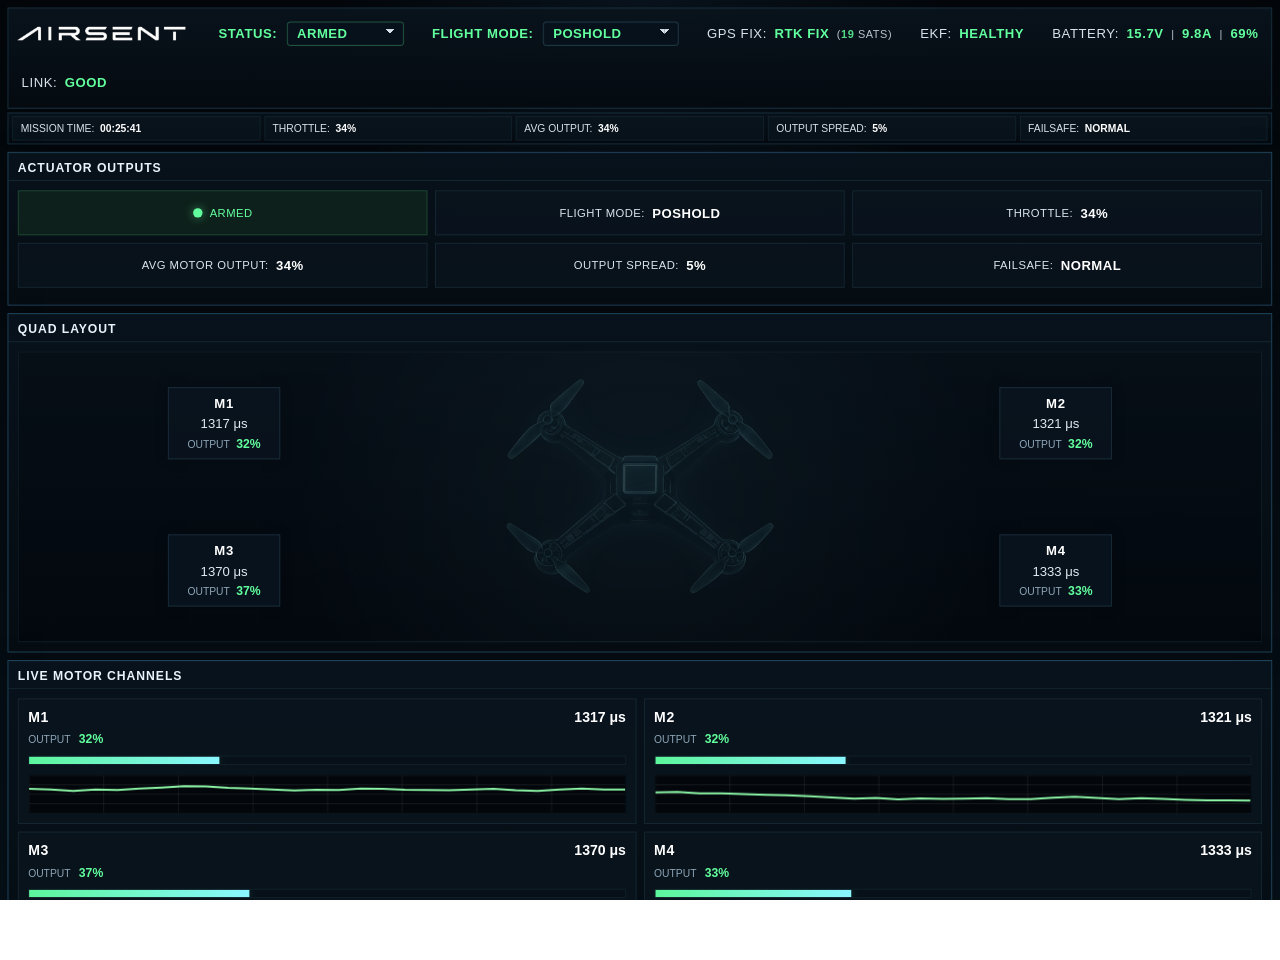
==== commit fd69df55: "Fix click-dead topbar nav: click-to-toggle + hover-gap bridge The logo menu opened only via CSS :hov" ====
--- a/gcs/actuators.html
+++ b/gcs/actuators.html
@@ -732,5 +732,6 @@
     setInterval(updateActuatorPage, 1000);
     updateActuatorPage();
   </script>
+<script src="nav-toggle.js"></script>
 </body>
 </html>
--- a/gcs/styles.css
+++ b/gcs/styles.css
@@ -2831,6 +2831,22 @@
 .logo-wrap:hover .logo-menu,
 .logo-wrap:focus-within .logo-menu {
   display: block !important;
+}
+
+/* Hover bridge: the menu sits 9px below the button (top: calc(100% + 9px)), and
+   crossing that gap drops :hover, closing the menu before it can be reached. An
+   invisible strip spanning the gap keeps the pointer inside the dropdown's hover
+   area during the traversal. Hover-only so it never blocks clicks when closed. */
+.logo-dropdown:hover::after,
+.logo-dropdown:focus-within::after,
+.logo-wrap:hover::after,
+.logo-wrap:focus-within::after {
+  content: '';
+  position: absolute;
+  top: 100%;
+  left: 0;
+  width: 260px; /* match the menu's min-width so diagonal moves stay covered */
+  height: 9px;
 }
 
 .topbar,
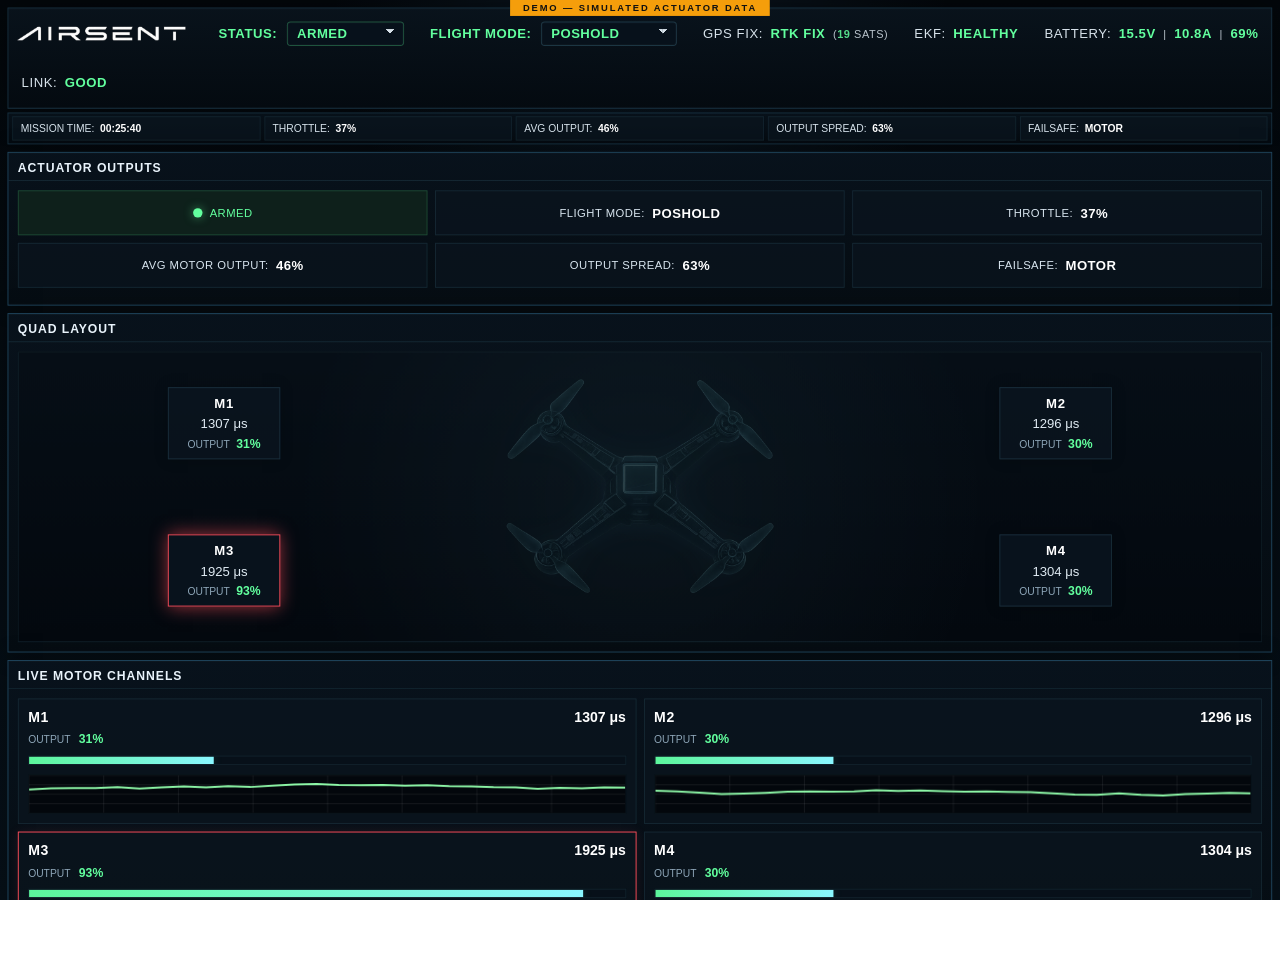
==== commit 2c86b9fd: "Fix two console defects found by live SITL testing: a latching confirm gesture and ungated fabricate" ====
--- a/gcs/actuators.html
+++ b/gcs/actuators.html
@@ -710,27 +710,89 @@
       });
     });
 
-    drawChart("motorSpark1", [{ color: "#8df7a7", data: randomSeries(28, 0.62, 0.08), width: 2 }], 8, 4);
-    drawChart("motorSpark2", [{ color: "#8df7a7", data: randomSeries(28, 0.56, 0.08), width: 2 }], 8, 4);
-    drawChart("motorSpark3", [{ color: "#8df7a7", data: randomSeries(28, 0.68, 0.08), width: 2 }], 8, 4);
-    drawChart("motorSpark4", [{ color: "#8df7a7", data: randomSeries(28, 0.64, 0.08), width: 2 }], 8, 4);
-
-    drawChart("motorPwmChart", [
-      { color: "#7fdcff", data: randomSeries(50, 0.56, 0.08) },
-      { color: "#7fff98", data: randomSeries(50, 0.62, 0.08) },
-      { color: "#d8ff73", data: randomSeries(50, 0.68, 0.08) },
-      { color: "#8bc1ff", data: randomSeries(50, 0.60, 0.08) }
-    ], 14, 5);
-
-    drawChart("motorOutputChart", [
-      { color: "#7fdcff", data: randomSeries(50, 0.30, 0.05) },
-      { color: "#7fff98", data: randomSeries(50, 0.32, 0.05) },
-      { color: "#d8ff73", data: randomSeries(50, 0.34, 0.05) },
-      { color: "#8bc1ff", data: randomSeries(50, 0.33, 0.05) }
-    ], 14, 5);
-
-    setInterval(updateActuatorPage, 1000);
-    updateActuatorPage();
+    // Charts are part of the simulation too — they plot randomSeries(), so they
+    // only get drawn in demo mode. Real mode leaves them flat rather than paint a
+    // convincing motor trace nothing measured.
+    function drawDemoCharts() {
+      drawChart("motorSpark1", [{ color: "#8df7a7", data: randomSeries(28, 0.62, 0.08), width: 2 }], 8, 4);
+      drawChart("motorSpark2", [{ color: "#8df7a7", data: randomSeries(28, 0.56, 0.08), width: 2 }], 8, 4);
+      drawChart("motorSpark3", [{ color: "#8df7a7", data: randomSeries(28, 0.68, 0.08), width: 2 }], 8, 4);
+      drawChart("motorSpark4", [{ color: "#8df7a7", data: randomSeries(28, 0.64, 0.08), width: 2 }], 8, 4);
+
+      drawChart("motorPwmChart", [
+        { color: "#7fdcff", data: randomSeries(50, 0.56, 0.08) },
+        { color: "#7fff98", data: randomSeries(50, 0.62, 0.08) },
+        { color: "#d8ff73", data: randomSeries(50, 0.68, 0.08) },
+        { color: "#8bc1ff", data: randomSeries(50, 0.60, 0.08) }
+      ], 14, 5);
+
+      drawChart("motorOutputChart", [
+        { color: "#7fdcff", data: randomSeries(50, 0.30, 0.05) },
+        { color: "#7fff98", data: randomSeries(50, 0.32, 0.05) },
+        { color: "#d8ff73", data: randomSeries(50, 0.34, 0.05) },
+        { color: "#8bc1ff", data: randomSeries(50, 0.33, 0.05) }
+      ], 14, 5);
+    }
+
+    function drawFlatCharts() {
+      const flat = n => new Array(n).fill(0);
+      ["motorSpark1", "motorSpark2", "motorSpark3", "motorSpark4"].forEach(id =>
+        drawChart(id, [{ color: "#334155", data: flat(28), width: 2 }], 8, 4));
+      drawChart("motorPwmChart",    [{ color: "#334155", data: flat(50) }], 14, 5);
+      drawChart("motorOutputChart", [{ color: "#334155", data: flat(50) }], 14, 5);
+    }
+
+    /* ── DEMO GATE ───────────────────────────────────────────────────────────
+       This page has NO data source: no WebSocket, no fetch. Every number it
+       showed came from Math.random(), including a fabricated motor-divergence
+       fault injected on ~6% of ticks — and it ran in EVERY mode, unbadged, so
+       an operator on the real vehicle saw invented PWMs and invented faults.
+
+       Same no-lie rule as Phase A (a value we do not have reads `--`, never a
+       plausible number). Every other page gates its simulation behind isActual
+       and badges it; this one now does too:
+         demo mode  -> keep the simulation, stamp it DEMO
+         real mode  -> render `--` and say the backend is not wired
+       The server already streams real m1..m4 in the telemetry payload, so
+       wiring this page for real is a small follow-up, not a rebuild. */
+    const airsentMode = (localStorage.getItem("airsentMode") || "demo").toLowerCase();
+    const isActual = ["actual", "operator", "viewer", "real"].includes(airsentMode);
+
+    function markDemo() {
+      const b = document.createElement("div");
+      b.textContent = "DEMO — SIMULATED ACTUATOR DATA";
+      b.style.cssText = "position:fixed;top:0;left:50%;transform:translateX(-50%);z-index:9999;" +
+        "font-family:var(--mono),monospace;font-size:10px;letter-spacing:2px;padding:3px 14px;" +
+        "background:#f59e0b;color:#111;font-weight:700;";
+      document.body.appendChild(b);
+    }
+
+    function renderNoBackend() {
+      const dash = el => { if (el) el.textContent = "--"; };
+      [topVoltage, topCurrent, topBattery, throttlePercent, avgMotorOutput, motorSpreadEl,
+       summaryMode, summaryThrottle, summaryAverage, summarySpread,
+       diagAverage, diagHighest, diagLowest, diagSpread].forEach(dash);
+      pwmEls.forEach(dash); quadPwmEls.forEach(dash);
+      outEls.forEach(dash); quadOutEls.forEach(dash);
+      barEls.forEach(b => { if (b) b.style.width = "0%"; });
+
+      const n = document.createElement("div");
+      n.textContent = "ACTUATOR TELEMETRY NOT WIRED — no backend for this page";
+      n.style.cssText = "position:fixed;top:0;left:50%;transform:translateX(-50%);z-index:9999;" +
+        "font-family:var(--mono),monospace;font-size:10px;letter-spacing:2px;padding:3px 14px;" +
+        "background:#334155;color:#e2e8f0;";
+      document.body.appendChild(n);
+    }
+
+    if (isActual) {
+      drawFlatCharts();
+      renderNoBackend();
+    } else {
+      drawDemoCharts();
+      markDemo();
+      setInterval(updateActuatorPage, 1000);
+      updateActuatorPage();
+    }
   </script>
 <script src="nav-toggle.js"></script>
 </body>
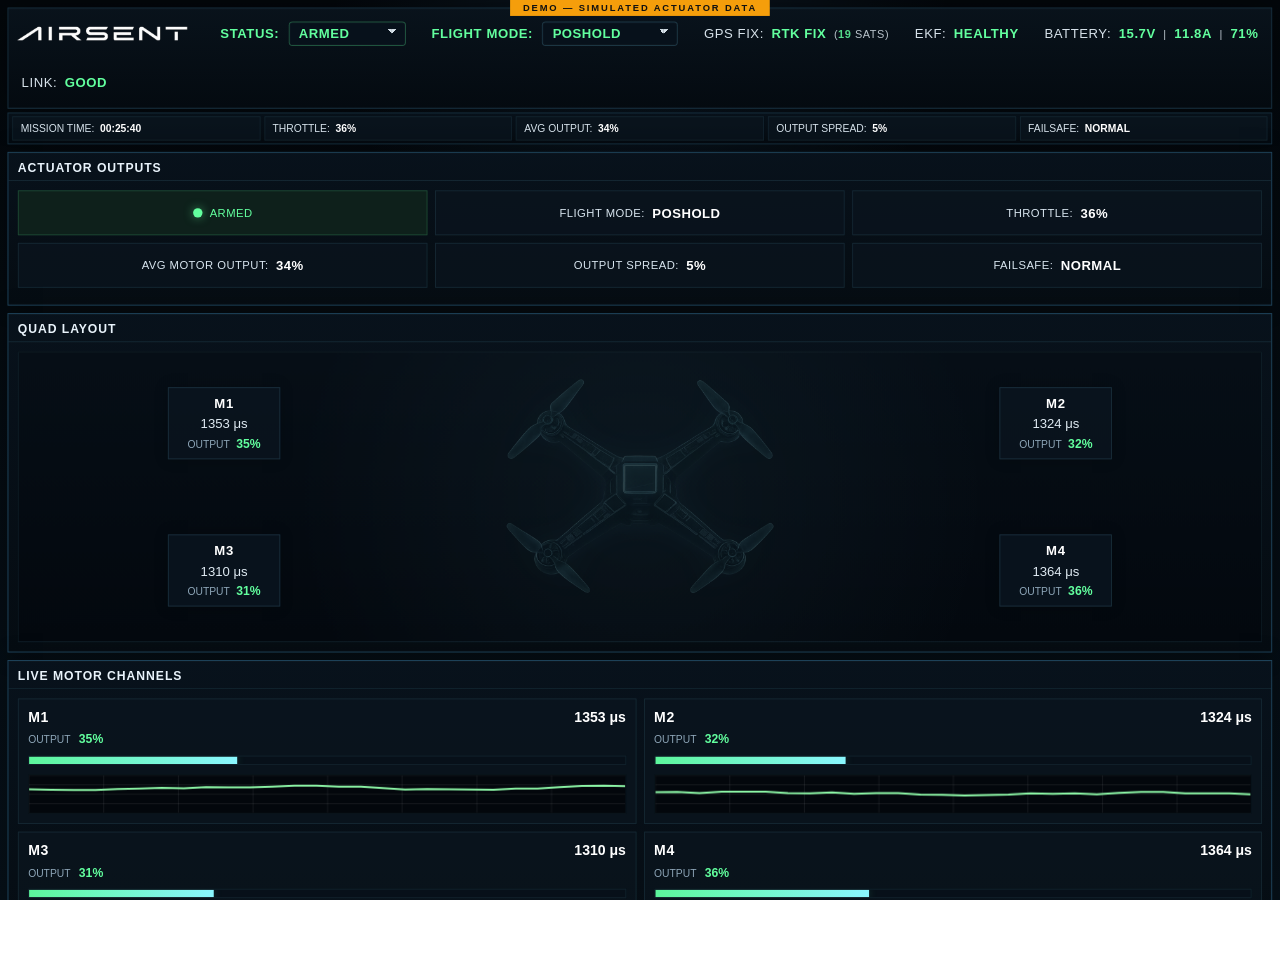
==== commit c75de81e: "Sync gcs/ with upstream FlightConsole main (3ea0fb6): failsafe console, config-driven endpoints Thre" ====
--- a/gcs/actuators.html
+++ b/gcs/actuators.html
@@ -1,6 +1,7 @@
 <!DOCTYPE html>
 <html lang="en">
 <head>
+<script src="console-config.js?v=4"></script>
   <meta charset="UTF-8" />
   <meta name="viewport" content="width=device-width, initial-scale=1.0" />
   <title>Airsent GCS V1 - Actuator Outputs</title>
@@ -71,6 +72,8 @@
       display: block;
     }
   </style>
+<link rel="stylesheet" href="console-navigation.css?v=uniform-2">
+<script src="console-navigation.js" defer></script>
 </head>
 <body data-page="actuators" class="console-fit">
   <div class="app-shell">
@@ -90,6 +93,7 @@
       <a href="launch.html">Launch Sequencer</a>
       <a href="pilot.html">Pilot</a>
       <a href="health.html">System Health</a>
+      <a href="failsafe.html">Failsafe Systems</a>
       <a href="sensor-status.html">Sensor Status</a>
       <a href="actuators.html">Actuators</a>
     </div>
--- a/gcs/styles.css
+++ b/gcs/styles.css
@@ -3705,3 +3705,31 @@
   min-height:0 !important;
   overflow:hidden !important;
 }
+
+/* Keep all countdown digits visible in the narrow dashboard column. */
+body.dashboard-fixed .launch-clock-row {
+  grid-template-columns: auto minmax(0, 1fr) !important;
+  grid-template-rows: auto auto !important;
+  row-gap: 6px !important;
+}
+body.dashboard-fixed .launch-clock-label {
+  grid-column: 1 !important;
+  grid-row: 1 !important;
+}
+body.dashboard-fixed .launch-clock {
+  grid-column: 2 !important;
+  grid-row: 1 !important;
+  white-space: nowrap !important;
+  font-size: clamp(24px, calc(27px * var(--dashboard-row-scale, 1)), 36px) !important;
+  letter-spacing: 1px !important;
+}
+body.dashboard-fixed .launch-status-badge {
+  grid-column: 1 / span 2 !important;
+  grid-row: 2 !important;
+  justify-self: start !important;
+}
+body.dashboard-fixed .launch-clock-row a {
+  grid-column: 2 !important;
+  grid-row: 2 !important;
+}
+
--- a/gcs/console-navigation.css
+++ b/gcs/console-navigation.css
@@ -0,0 +1,12 @@
+/* Shared page navigation: identical typography across console pages. */
+.logo-menu,.logo-dropdown-menu{min-width:230px!important;background:#07111f!important;border:1px solid rgba(127,220,255,.22)!important;border-radius:8px!important;overflow:hidden!important;box-shadow:0 18px 42px #0008!important}
+.logo-menu a,.logo-dropdown-menu a{font-family:Arial,Helvetica,sans-serif!important;font-size:13px!important;font-weight:400!important;letter-spacing:.2px!important;line-height:1.2!important;padding:12px 14px!important;text-transform:uppercase!important;color:#d7e6f5!important;background:#07111f!important;text-decoration:none!important;display:block!important;border-bottom:1px solid rgba(127,220,255,.08)!important;white-space:nowrap!important}
+.logo-menu a:hover,.logo-dropdown-menu a:hover{background:#0d1b2d!important;color:#7fffd4!important}
+
+/* Screen-space sizing compensates for each page's console scaling. */
+.logo-wrap,.logo-dropdown{--nav-scale:1;position:relative!important;flex:0 0 auto!important}
+.logo-btn,.logo-dropdown-btn{display:flex!important;align-items:center!important;justify-content:flex-start!important;padding:0!important;margin:0!important;background:transparent!important;border:0!important;box-shadow:none!important;cursor:pointer!important}
+.logo-btn img,.logo-dropdown-btn img{width:calc(180px / var(--nav-scale))!important;height:calc(30px / var(--nav-scale))!important;max-width:none!important;max-height:none!important;min-width:0!important;object-fit:contain!important;object-position:left center!important;display:block!important}
+.logo-menu,.logo-dropdown-menu{box-sizing:border-box!important;top:calc(100% + 8px / var(--nav-scale))!important;left:0!important;width:calc(240px / var(--nav-scale))!important;min-width:calc(240px / var(--nav-scale))!important;border-radius:calc(6px / var(--nav-scale))!important;max-height:calc(80vh / var(--nav-scale));overflow-y:auto!important}
+.logo-menu a,.logo-dropdown-menu a{box-sizing:border-box!important;font-size:calc(13px / var(--nav-scale))!important;line-height:1.2!important;letter-spacing:calc(.2px / var(--nav-scale))!important;padding:calc(12px / var(--nav-scale)) calc(14px / var(--nav-scale))!important}
+.logo-btn:focus-visible,.logo-dropdown-btn:focus-visible{outline:1px solid #6ba5c1!important;outline-offset:5px!important}
